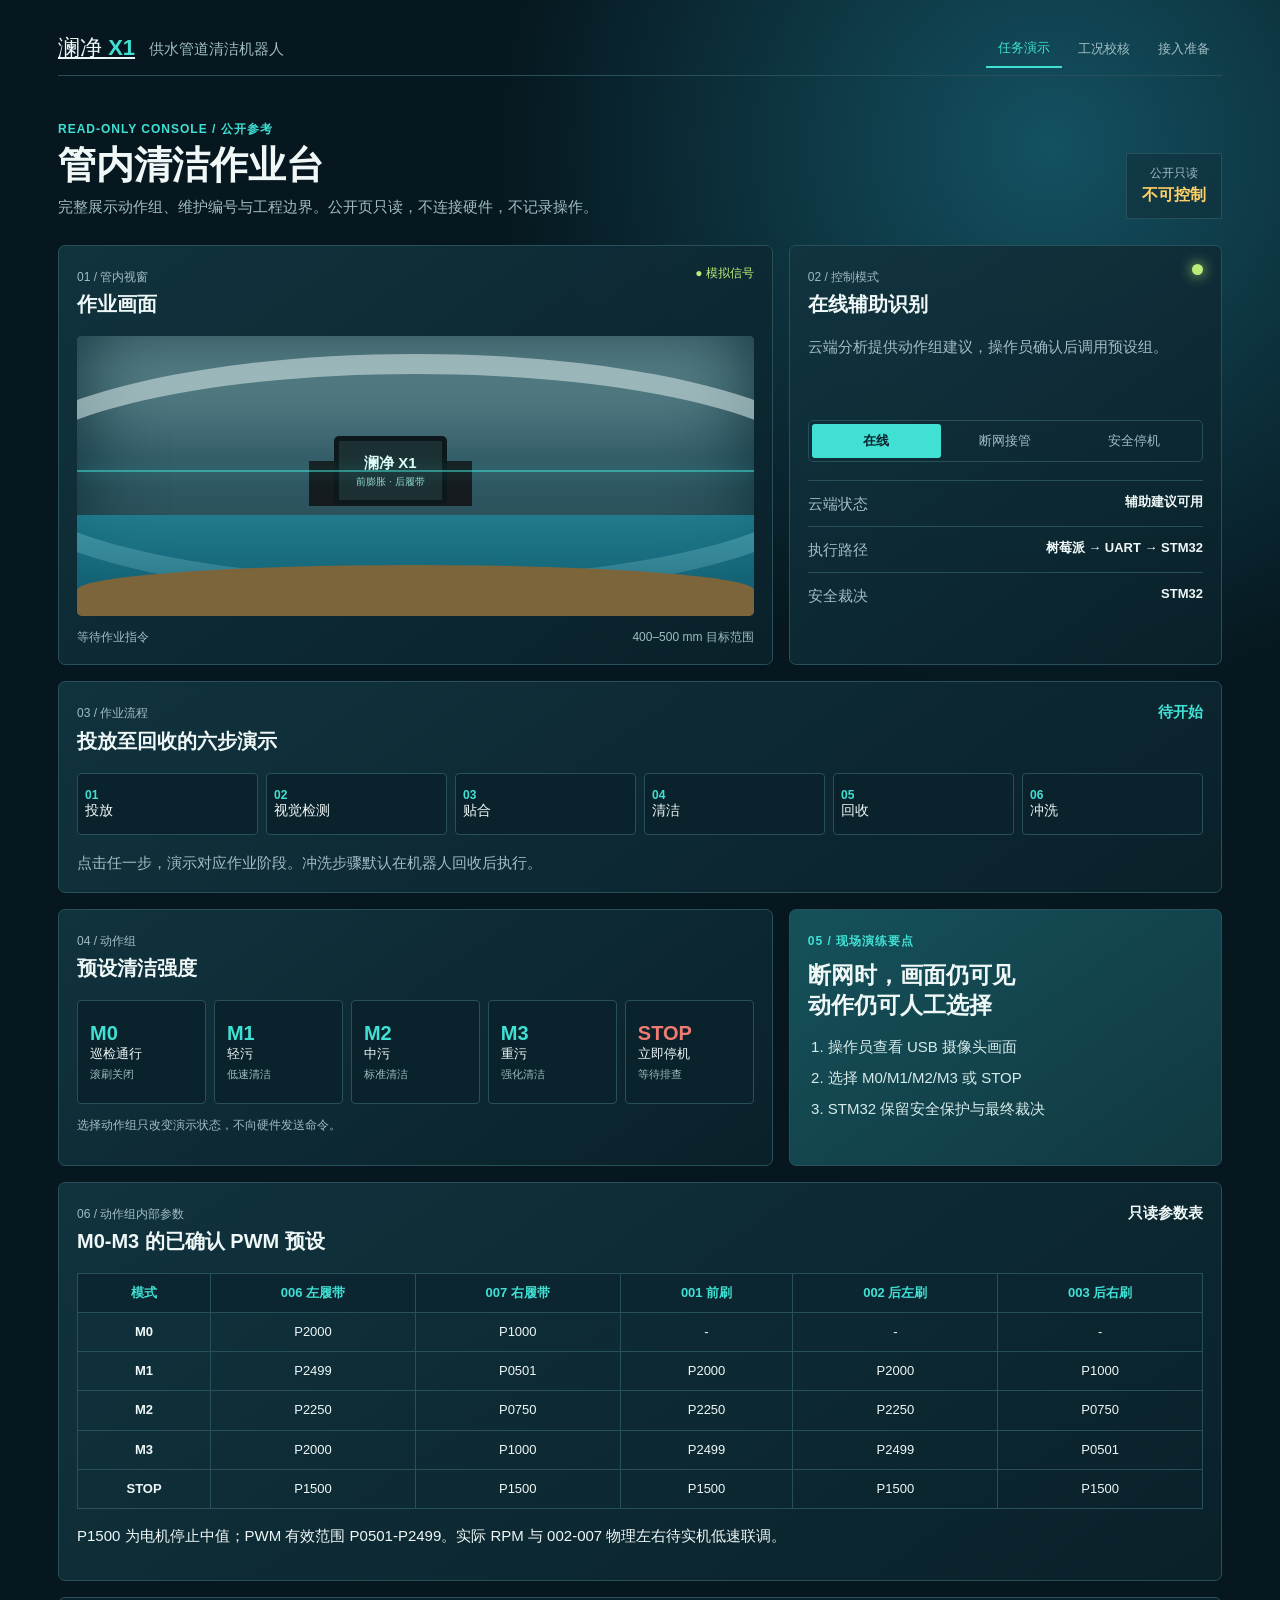
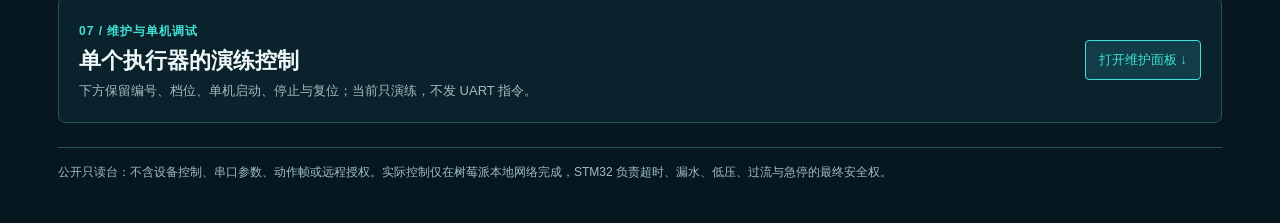
==== console/index.html @ 2cf54990 "恢复只读作业台入口并升级公开首页" ====
<!doctype html>
<html lang="zh-CN">
<head><meta charset="utf-8"><meta name="viewport" content="width=device-width,initial-scale=1"><title>澜净 X1 | 作业演示台</title><link rel="stylesheet" href="styles.css"><link rel="stylesheet" href="integration.css"></head>
<body><main>
  <nav><a class="brand" href="../">澜净 <strong>X1</strong></a><span>供水管道清洁机器人</span><div class="tabs"><button class="tab active" data-view="mission">任务演示</button><button class="tab" data-view="boundary">工况校核</button><button class="tab" data-view="integration">接入准备</button></div></nav>
  <section id="mission" class="view active">
    <header><div><p class="eyebrow">READ-ONLY CONSOLE / 公开参考</p><h1>管内清洁作业台</h1><p>完整展示动作组、维护编号与工程边界。公开页只读，不连接硬件，不记录操作。</p></div><div class="read-only">公开只读<br><b>不可控制</b></div></header>
    <section class="dashboard">
      <article class="camera card"><div class="card-head"><div><span>01 / 管内视窗</span><h2>作业画面</h2></div><i class="signal">● 模拟信号</i></div><div class="pipe"><div class="waterline"></div><div class="sediment"></div><div class="robot"><b>澜净 X1</b><small>前膨胀 · 后履带</small></div><div class="scan"></div></div><div class="camera-foot"><span id="cameraStatus">等待作业指令</span><span>400–500 mm 目标范围</span></div></article>
      <aside class="control card"><div class="card-head"><div><span>02 / 控制模式</span><h2 id="scenarioTitle">在线辅助识别</h2></div><i class="mode-dot"></i></div><p id="scenarioDesc">云端分析提供动作组建议，操作员确认后调用预设组。</p><div class="segmented"><button data-scenario="online" class="selected">在线</button><button data-scenario="offline">断网接管</button><button data-scenario="stop">安全停机</button></div><div class="status-list"><div><span>云端状态</span><b id="cloudState">辅助建议可用</b></div><div><span>执行路径</span><b id="pathState">树莓派 → UART → STM32</b></div><div><span>安全裁决</span><b>STM32</b></div></div></aside>
    </section>
    <section class="card process"><div class="card-head"><div><span>03 / 作业流程</span><h2>投放至回收的六步演示</h2></div><b id="stepName">待开始</b></div><div class="steps"><button data-step="0"><em>01</em><span>投放</span></button><button data-step="1"><em>02</em><span>视觉检测</span></button><button data-step="2"><em>03</em><span>贴合</span></button><button data-step="3"><em>04</em><span>清洁</span></button><button data-step="4"><em>05</em><span>回收</span></button><button data-step="5"><em>06</em><span>冲洗</span></button></div><p id="stepDesc">点击任一步，演示对应作业阶段。冲洗步骤默认在机器人回收后执行。</p></section>
    <section class="bottom-grid"><article class="card actions"><div class="card-head"><div><span>04 / 动作组</span><h2>预设清洁强度</h2></div></div><div class="action-grid"><button data-mode="M0"><b>M0</b><span>巡检通行</span><small>滚刷关闭</small></button><button data-mode="M1"><b>M1</b><span>轻污</span><small>低速清洁</small></button><button data-mode="M2"><b>M2</b><span>中污</span><small>标准清洁</small></button><button data-mode="M3"><b>M3</b><span>重污</span><small>强化清洁</small></button><button data-mode="STOP" class="stop"><b>STOP</b><span>立即停机</span><small>等待排查</small></button></div><p id="actionNote">选择动作组只改变演示状态，不向硬件发送命令。</p></article>
      <article class="card readiness"><span>05 / 现场演练要点</span><h2>断网时，画面仍可见<br>动作仍可人工选择</h2><ol><li>操作员查看 USB 摄像头画面</li><li>选择 M0/M1/M2/M3 或 STOP</li><li>STM32 保留安全保护与最终裁决</li></ol></article></section>
    <section class="card mode-table"><div class="card-head"><div><span>06 / 动作组内部参数</span><h2>M0-M3 的已确认 PWM 预设</h2></div><b>只读参数表</b></div><div class="table-wrap"><table><thead><tr><th>模式</th><th>006 左履带</th><th>007 右履带</th><th>001 前刷</th><th>002 后左刷</th><th>003 后右刷</th></tr></thead><tbody><tr><td>M0</td><td>P2000</td><td>P1000</td><td>-</td><td>-</td><td>-</td></tr><tr><td>M1</td><td>P2499</td><td>P0501</td><td>P2000</td><td>P2000</td><td>P1000</td></tr><tr><td>M2</td><td>P2250</td><td>P0750</td><td>P2250</td><td>P2250</td><td>P0750</td></tr><tr><td>M3</td><td>P2000</td><td>P1000</td><td>P2499</td><td>P2499</td><td>P0501</td></tr><tr><td>STOP</td><td>P1500</td><td>P1500</td><td>P1500</td><td>P1500</td><td>P1500</td></tr></tbody></table></div><p class="hint">P1500 为电机停止中值；PWM 有效范围 P0501-P2499。实际 RPM 与 002-007 物理左右待实机低速联调。</p></section>
    <section class="maintenance"><div class="maintenance-title"><div><span>07 / 维护与单机调试</span><h2>单个执行器的演练控制</h2><p>下方保留编号、档位、单机启动、停止与复位；当前只演练，不发 UART 指令。</p></div><button id="openMaintenance" class="maintenance-open">打开维护面板 ↓</button></div><div id="maintenancePanel" class="maintenance-panel" hidden><div class="maintenance-alert"><b>维护边界</b><span>真实单机控制需 STM32 维护协议、急停和安全回读确认后接入。</span></div><div id="actuatorGrid" class="actuator-grid"></div></div></section>
  </section>
  <section id="boundary" class="view"><header><div><p class="eyebrow">ENGINEERING GATE / 工况校核</p><h1>从竞赛演示到现场评估</h1><p>核对项服务于封闭模拟验证和试点评估准备，不代表已取得市政准入或饮用水合规。</p></div></header><section class="gate-grid"><article class="card gate-card"><span>当前基础</span><h2>已具备</h2><ul><li>400–500 mm 目标管径；450 mm 样管已有演示</li><li>树莓派 / OpenClaw / UART / STM32 预设动作链路</li><li>云端不可用时人工接管的演练逻辑</li></ul></article><article class="card gate-card pending"><span>现场前核实</span><h2>必须确认</h2><ul><li>阀门隔离、残余压力与停水条件</li><li>排水去向、检修口、牵引通信与应急回收</li><li>水密、漏水、低压、过流、卡滞的实测记录</li></ul></article></section><section class="card checklist"><div class="card-head"><div><span>现场校核表</span><h2>逐项确认后再进入评估</h2></div><b id="gateState">封闭模拟验证准备</b></div><div class="checks"><label><input type="checkbox"> 阀门隔离与残余压力已确认</label><label><input type="checkbox"> 排水与“回收后冲洗”流程已确认</label><label><input type="checkbox"> 牵引通信、检修口与应急回收路径已确认</label><label><input type="checkbox"> 安全保护已按方案完成实测记录</label></div></section></section>
  <section id="integration" class="view"><header><div><p class="eyebrow">INTEGRATION GATE / 到货即接入</p><h1>现场接入准备</h1><p>把未知参数留在唯一入口。实体到手后只补真实串口帧、设备节点和回读字段，不重做页面。</p></div><div class="read-only">当前模式<br><b>DRY-RUN</b></div></header>
    <section class="gate-grid"><article class="card integration-card"><span>01 / 控制网关</span><h2>预设动作专用入口</h2><p>浏览器只选择 M0/M1/M2/M3/STOP；后端未来统一转换为 STM32 串口帧。当前仅记录演练命令，不模拟 ACK。</p><div class="gateway-row"><b id="gatewayState">网关：模拟记录</b><button id="dryRunCommand">演练发送 STOP</button></div></article><article class="card integration-card"><span>02 / 控制权</span><h2 id="safetyState">IDLE · 等待接入</h2><p>安全优先级：STOP ＞ 现场人工 ＞ OpenClaw 建议。云端断开时保留人工接管，通信异常不自动继续动作。</p><div class="state-row"><span>当前来源</span><b id="controlSource">未选择</b></div></article></section>
    <section class="card checklist"><div class="card-head"><div><span>03 / 一键自检清单</span><h2>到树莓派后按顺序执行</h2></div><div class="button-row"><button id="runSelfCheck" class="maintenance-open">运行模拟自检</button><a class="script-link" href="scripts/lanjing_x1_preflight.sh" download>下载树莓派脚本</a></div></div><div class="checks integration-checks"><label><input type="checkbox" data-selfcheck="uart"> UART 节点：待现场识别</label><label><input type="checkbox" data-selfcheck="camera"> USB 摄像头：待现场识别</label><label><input type="checkbox" data-selfcheck="config"> 配置文件：已预留</label><label><input type="checkbox" data-selfcheck="service"> 网关服务：已预留</label></div><p id="selfCheckResult" class="hint">未运行。自检结果不能替代硬件联调。</p></section>
    <section class="card event-log"><div class="card-head"><div><span>04 / 事件记录</span><h2>未来现场证据入口</h2></div><button id="clearEventLog" class="minor-button">清空演练记录</button></div><div id="eventLog" class="log-list"><p>暂无记录。现场接入后可扩展 TX/RX、回读状态和视频时间戳。</p></div></section>
    <section class="integration-grid">
      <article class="card video-adapter"><div class="card-head"><div><span>05 / 视频接入</span><h2>真实画面可插拔入口</h2></div><b id="videoState">未接入</b></div><div id="videoFrame" class="video-frame"><div><strong>等待真实视频源</strong><span>支持现场填入 HTTP/HTTPS MJPEG 图像流地址</span></div></div><label class="field-label">视频流地址<input id="streamUrl" type="url" placeholder="例如：http://树莓派地址:端口/stream"></label><div class="button-row"><button id="applyStream">应用视频源</button><button id="disconnectStream" class="minor-button">断开</button></div><p class="hint">当前不接入 RTSP；树莓派现场可将 USB 摄像头转换为 MJPEG 后填入。未接通前不显示为在线画面。</p></article>
      <article class="card performance-panel"><div class="card-head"><div><span>06 / 性能与链路</span><h2>只展示可确认状态</h2></div><b>实时参数待接入</b></div><div class="metric-list"><div><span>控制链路</span><b class="ok">已验证：OpenClaw → Pi → UART → STM32</b></div><div><span>云端不可用</span><b class="ok">已具备：人工选择动作组</b></div><div><span>视频画面</span><b id="metricVideo" class="pending">待接入</b></div><div><span>串口 ACK / 状态回读</span><b class="pending">待实机确认</b></div><div><span>RPM / 左右方向</span><b class="pending">待实机低速联调</b></div><div><span>漏水、电压、电流</span><b class="pending">待传感器与协议回读</b></div></div></article>
    </section>
    <section class="card config-panel"><div class="card-head"><div><span>07 / 现场参数入口</span><h2>配置保存于本浏览器</h2></div><button id="saveConfig" class="maintenance-open">保存演练配置</button></div><div class="config-grid"><label>UART 节点<input id="cfgUart" placeholder="待现场识别"></label><label>串口参数<input id="cfgSerial" placeholder="待现场确认"></label><label>摄像头设备<input id="cfgCamera" placeholder="待现场识别"></label><label>动作组帧<input id="cfgFrames" placeholder="待 STM32 源码确认"></label></div><p id="configResult" class="hint">此处只保存待确认信息，不会向设备写入配置或发送控制命令。</p></section>
    <section class="card export-panel"><div class="card-head"><div><span>08 / 证据导出</span><h2>导出本次网页演练记录</h2></div><div class="button-row"><button id="exportCsv" class="minor-button">导出 CSV</button><button id="exportJson" class="minor-button">导出 JSON</button></div></div><p class="hint">导出内容是浏览器演练操作记录，不能替代清洁实验、密封实验或市政作业数据。</p></section>
  </section>
  <footer>公开只读台：不含设备控制、串口参数、动作帧或远程授权。实际控制仅在树莓派本地网络完成，STM32 负责超时、漏水、低压、过流与急停的最终安全权。</footer>
</main><script src="app.js"></script><script src="integration.js"></script><script src="readonly.js"></script></body></html>
---- console/styles.css ----
:root{--navy:#09232e;--deep:#06171f;--card:#10303b;--card2:#0c2731;--line:#28505a;--ink:#eff8f7;--muted:#a0bdc3;--aqua:#41e0d4;--lime:#b9ed77;--amber:#ffd166;--red:#f07b73}*{box-sizing:border-box}body{margin:0;background:radial-gradient(circle at 82% 8%,#145161 0,transparent 28%),var(--deep);color:var(--ink);font:15px/1.55 "Microsoft YaHei",sans-serif}main{max-width:1220px;margin:auto;padding:22px 28px 42px}nav{height:54px;display:flex;align-items:center;gap:14px;border-bottom:1px solid var(--line)}.brand{font-size:22px;color:var(--ink)}.brand strong{color:var(--aqua)}nav>span{color:var(--muted)}.tabs{margin-left:auto;display:flex;gap:4px}.tab{background:transparent;border:0;color:var(--muted);padding:9px 12px;cursor:pointer}.tab.active{color:var(--aqua);border-bottom:2px solid var(--aqua)}.view{display:none}.view.active{display:block}header{display:flex;justify-content:space-between;align-items:end;padding:44px 0 26px}.eyebrow,.card>span{color:var(--aqua);font-weight:700;font-size:12px;letter-spacing:1px;margin:0}h1{font-size:38px;line-height:1.15;margin:5px 0 8px}header p:not(.eyebrow){color:var(--muted);margin:0;max-width:680px}.read-only{border:1px solid var(--line);background:rgba(16,48,59,.6);padding:10px 15px;color:var(--muted);text-align:center;font-size:12px}.read-only b{color:var(--amber);font-size:16px}.card{background:linear-gradient(145deg,rgba(17,52,63,.96),rgba(10,33,42,.96));border:1px solid var(--line);border-radius:7px;padding:18px}.dashboard{display:grid;grid-template-columns:1.65fr 1fr;gap:16px}.card-head{display:flex;align-items:start;justify-content:space-between}.card-head span{color:var(--muted);font-size:12px}.card-head h2{margin:2px 0 0;font-size:20px}.signal{font-style:normal;color:var(--lime);font-size:12px}.pipe{height:280px;margin:16px 0 0;position:relative;overflow:hidden;border-radius:5px;background:linear-gradient(180deg,#7099a0,#325b66 45%,#203f48);box-shadow:inset 0 0 80px #0d2e37}.pipe:before{content:"";position:absolute;inset:18px;border:20px solid rgba(205,225,223,.6);border-radius:50%;transform:scale(1.35,1)}.waterline{position:absolute;bottom:0;width:100%;height:36%;background:linear-gradient(#1c90a6aa,#0d6279cc)}.sediment{position:absolute;bottom:0;width:100%;height:18%;background:#7d653b;border-radius:50% 50% 0 0}.robot{position:absolute;left:38%;top:100px;background:#1c3033;border:5px solid #0c181b;border-radius:5px;padding:10px 17px;color:#dffffb;text-align:center;box-shadow:-37px 13px 0 -12px #151b1e,37px 13px 0 -12px #151b1e}.robot small{display:block;color:#94d8d2;font-size:10px}.scan{position:absolute;left:0;right:0;height:2px;background:var(--aqua);box-shadow:0 0 15px var(--aqua);top:48%;opacity:.55}.camera-foot{display:flex;justify-content:space-between;color:var(--muted);font-size:12px;margin-top:12px}.control p{color:var(--muted);min-height:70px}.mode-dot{width:11px;height:11px;border-radius:50%;background:var(--lime);box-shadow:0 0 13px var(--lime)}.segmented{display:flex;border:1px solid var(--line);padding:3px;border-radius:5px}.segmented button{flex:1;background:transparent;color:var(--muted);border:0;padding:8px 3px;cursor:pointer}.segmented button.selected{color:var(--navy);background:var(--aqua);border-radius:3px;font-weight:700}.status-list{margin-top:18px}.status-list div{display:flex;justify-content:space-between;padding:11px 0;border-top:1px solid var(--line);gap:12px}.status-list span{color:var(--muted)}.status-list b{font-size:13px;text-align:right}.process{margin-top:16px}.process>.card-head>b{color:var(--aqua)}.steps{display:grid;grid-template-columns:repeat(6,1fr);gap:8px;margin:16px 0}.steps button{padding:14px 7px;background:#0a222b;border:1px solid var(--line);color:var(--ink);cursor:pointer;text-align:left;border-radius:4px}.steps em{display:block;font-style:normal;color:var(--aqua);font-weight:bold;font-size:12px}.steps span{font-size:14px}.steps button.selected{background:#16505a;border-color:var(--aqua)}.process p{color:var(--muted);margin:0}.bottom-grid,.gate-grid{display:grid;grid-template-columns:1.65fr 1fr;gap:16px;margin-top:16px}.action-grid{display:grid;grid-template-columns:repeat(5,1fr);gap:8px;margin-top:16px}.action-grid button{min-height:104px;background:#0a222b;border:1px solid var(--line);color:var(--ink);cursor:pointer;text-align:left;padding:12px;border-radius:4px}.action-grid button b{font-size:20px;color:var(--aqua);display:block}.action-grid button span,.action-grid button small{display:block}.action-grid button small{color:var(--muted);font-size:11px;margin-top:4px}.action-grid button.selected{border-color:var(--aqua);background:#16505a}.action-grid button.stop b{color:var(--red)}.actions p{color:var(--muted);font-size:12px}.readiness{background:linear-gradient(145deg,#15515a,#113841)}.readiness h2{font-size:23px;line-height:1.3;margin:10px 0}.readiness ol{margin:14px 0 0;padding-left:20px;color:#d7ebea}.readiness li{margin:8px 0}.gate-card h2{font-size:28px;margin:4px 0 14px}.gate-card ul{margin:0;padding-left:20px;color:#d3e4e4}.gate-card li{margin:10px 0}.gate-card.pending{background:linear-gradient(145deg,#453c26,#2e2c22)}.checklist{margin-top:16px}.checks{display:grid;grid-template-columns:1fr 1fr;gap:10px;margin-top:16px}.checks label{padding:13px;background:#0a222b;border:1px solid var(--line);display:flex;gap:9px}.checks input{accent-color:var(--aqua)}footer{color:var(--muted);font-size:12px;border-top:1px solid var(--line);margin-top:24px;padding-top:15px}@media(max-width:760px){main{padding:15px}.dashboard,.bottom-grid,.gate-grid,.checks{grid-template-columns:1fr}header{padding:29px 0 20px;align-items:start;gap:10px}h1{font-size:30px}.read-only{padding:7px}.pipe{height:220px}.steps{grid-template-columns:repeat(3,1fr)}.action-grid{grid-template-columns:repeat(3,1fr)}nav{gap:8px}nav>span{font-size:12px}.tab{padding:8px 6px}}

.mode-table,.maintenance{margin-top:16px}.table-wrap{overflow:auto;margin:16px 0 10px}.mode-table table{border-collapse:collapse;width:100%;min-width:680px;font-size:13px}.mode-table th,.mode-table td{border:1px solid var(--line);padding:9px;text-align:center}.mode-table th{color:var(--aqua);background:#0b2630}.mode-table td:first-child{font-weight:bold}.maintenance{border:1px solid var(--line);border-radius:7px;background:#0a222b}.maintenance-title{padding:20px;display:flex;justify-content:space-between;align-items:center;gap:16px}.maintenance-title>div>span{color:var(--aqua);font-weight:700;font-size:12px;letter-spacing:1px}.maintenance-title h2{margin:3px 0;font-size:22px}.maintenance-title p{margin:0;color:var(--muted);font-size:13px}.maintenance-open{border:1px solid var(--aqua);background:#123d48;color:var(--aqua);padding:10px 13px;border-radius:4px;cursor:pointer;white-space:nowrap}.maintenance-panel{border-top:1px solid var(--line);padding:18px}.maintenance-alert{background:#3b3522;border:1px solid #806c36;padding:12px;display:flex;gap:12px;color:#f6e8bd;font-size:13px}.maintenance-alert b{white-space:nowrap;color:var(--amber)}.actuator-grid{display:grid;grid-template-columns:repeat(4,1fr);gap:10px;margin-top:14px}.actuator{border:1px solid var(--line);background:var(--card2);padding:13px;border-radius:5px}.actuator-head{display:flex;align-items:center;gap:6px}.actuator-head>b{color:var(--aqua);font-size:17px}.tag{font-size:11px;padding:2px 5px;border-radius:3px}.servo{background:#174f5d;color:#90f1e7}.motor{background:#463e25;color:#ffe39b}.actuator-head i{font-style:normal;font-size:10px;color:var(--amber);margin-left:auto}.actuator h3{font-size:15px;margin:10px 0 2px}.actuator p{font-size:12px;color:var(--muted);margin:0 0 10px}.actuator label{font-size:11px;color:var(--muted);display:grid;gap:4px}.actuator select{background:#071a21;border:1px solid var(--line);color:var(--ink);padding:7px;border-radius:3px;width:100%}.single-actions{display:flex;gap:5px;margin-top:10px}.single-actions button{flex:1;background:#15545b;color:#e9ffff;border:1px solid #276e73;padding:6px 3px;border-radius:3px;cursor:pointer;font-size:11px}.single-actions .minor{background:#102e38;color:var(--muted);border-color:var(--line)}.actuator>small{display:block;margin-top:9px;color:var(--muted);font-size:11px;min-height:30px}@media(max-width:900px){.actuator-grid{grid-template-columns:repeat(2,1fr)}}@media(max-width:760px){.maintenance-title{align-items:flex-start;flex-direction:column}.maintenance-open{width:100%}.actuator-grid{grid-template-columns:1fr}.maintenance-alert{display:block}.maintenance-alert span{display:block;margin-top:5px}}
---- console/integration.css ----
.integration-card p{color:var(--muted);min-height:68px}.gateway-row,.state-row{border-top:1px solid var(--line);padding-top:13px;display:flex;justify-content:space-between;align-items:center;gap:12px}.gateway-row b{color:var(--amber);font-size:13px}.gateway-row button,.minor-button{border:1px solid var(--aqua);background:#123d48;color:var(--aqua);padding:8px 11px;border-radius:4px;cursor:pointer}.state-row span{color:var(--muted)}.state-row b{color:var(--aqua)}.integration-checks label:nth-child(-n+2){border-color:#806c36;background:#2f2b20}.event-log{margin-top:16px}.minor-button{border-color:var(--line);background:#102e38;color:var(--muted);font-size:12px}.log-list{margin-top:15px;max-height:260px;overflow:auto;border:1px solid var(--line);background:#071a21}.log-list>p{margin:0;padding:14px;color:var(--muted);font-size:13px}.log-row{display:grid;grid-template-columns:78px 145px 1fr;gap:12px;padding:10px 13px;border-bottom:1px solid #183943;font-size:12px}.log-row:last-child{border-bottom:0}.log-row time{color:var(--muted)}.log-row b{color:var(--aqua)}.log-row span{color:#d3e4e4}@media(max-width:760px){.gateway-row,.state-row{align-items:flex-start;flex-direction:column}.log-row{grid-template-columns:1fr;gap:3px}}
.script-link{display:inline-flex;align-items:center;justify-content:center;border:1px solid var(--line);background:#102e38;color:var(--muted);padding:10px 12px;border-radius:4px;text-decoration:none;font-size:13px;white-space:nowrap}.script-link:hover{color:var(--aqua);border-color:var(--aqua)}
.integration-grid{display:grid;grid-template-columns:1.1fr .9fr;gap:16px;margin-top:16px}.video-adapter,.performance-panel{min-height:370px}.video-frame{height:175px;display:grid;place-items:center;overflow:hidden;margin:16px 0 12px;border:1px dashed #4c7880;background:#071a21;color:var(--muted);text-align:center}.video-frame div{display:grid;gap:5px;padding:16px}.video-frame strong{color:var(--ink)}.video-frame span{font-size:12px}.video-frame img{width:100%;height:100%;object-fit:cover}.field-label,.config-grid label{display:grid;gap:6px;color:var(--muted);font-size:12px}.field-label input,.config-grid input{background:#071a21;border:1px solid var(--line);border-radius:3px;color:var(--ink);padding:9px;font:inherit}.button-row{display:flex;gap:8px;margin-top:10px}.button-row button{border:1px solid var(--aqua);background:#15545b;color:#e9ffff;padding:8px 11px;border-radius:4px;cursor:pointer}.metric-list{margin-top:16px}.metric-list div{display:grid;grid-template-columns:148px 1fr;gap:12px;padding:11px 0;border-top:1px solid var(--line);font-size:13px}.metric-list span{color:var(--muted)}.ok{color:var(--lime)}.pending{color:var(--amber)}.config-panel,.export-panel{margin-top:16px}.config-grid{display:grid;grid-template-columns:repeat(4,1fr);gap:10px;margin-top:16px}.export-panel .card-head{align-items:center}@media(max-width:900px){.integration-grid{grid-template-columns:1fr}.config-grid{grid-template-columns:repeat(2,1fr)}}@media(max-width:760px){.config-grid{grid-template-columns:1fr}.metric-list div{grid-template-columns:1fr;gap:2px}.button-row{flex-direction:column}.button-row button{width:100%}}
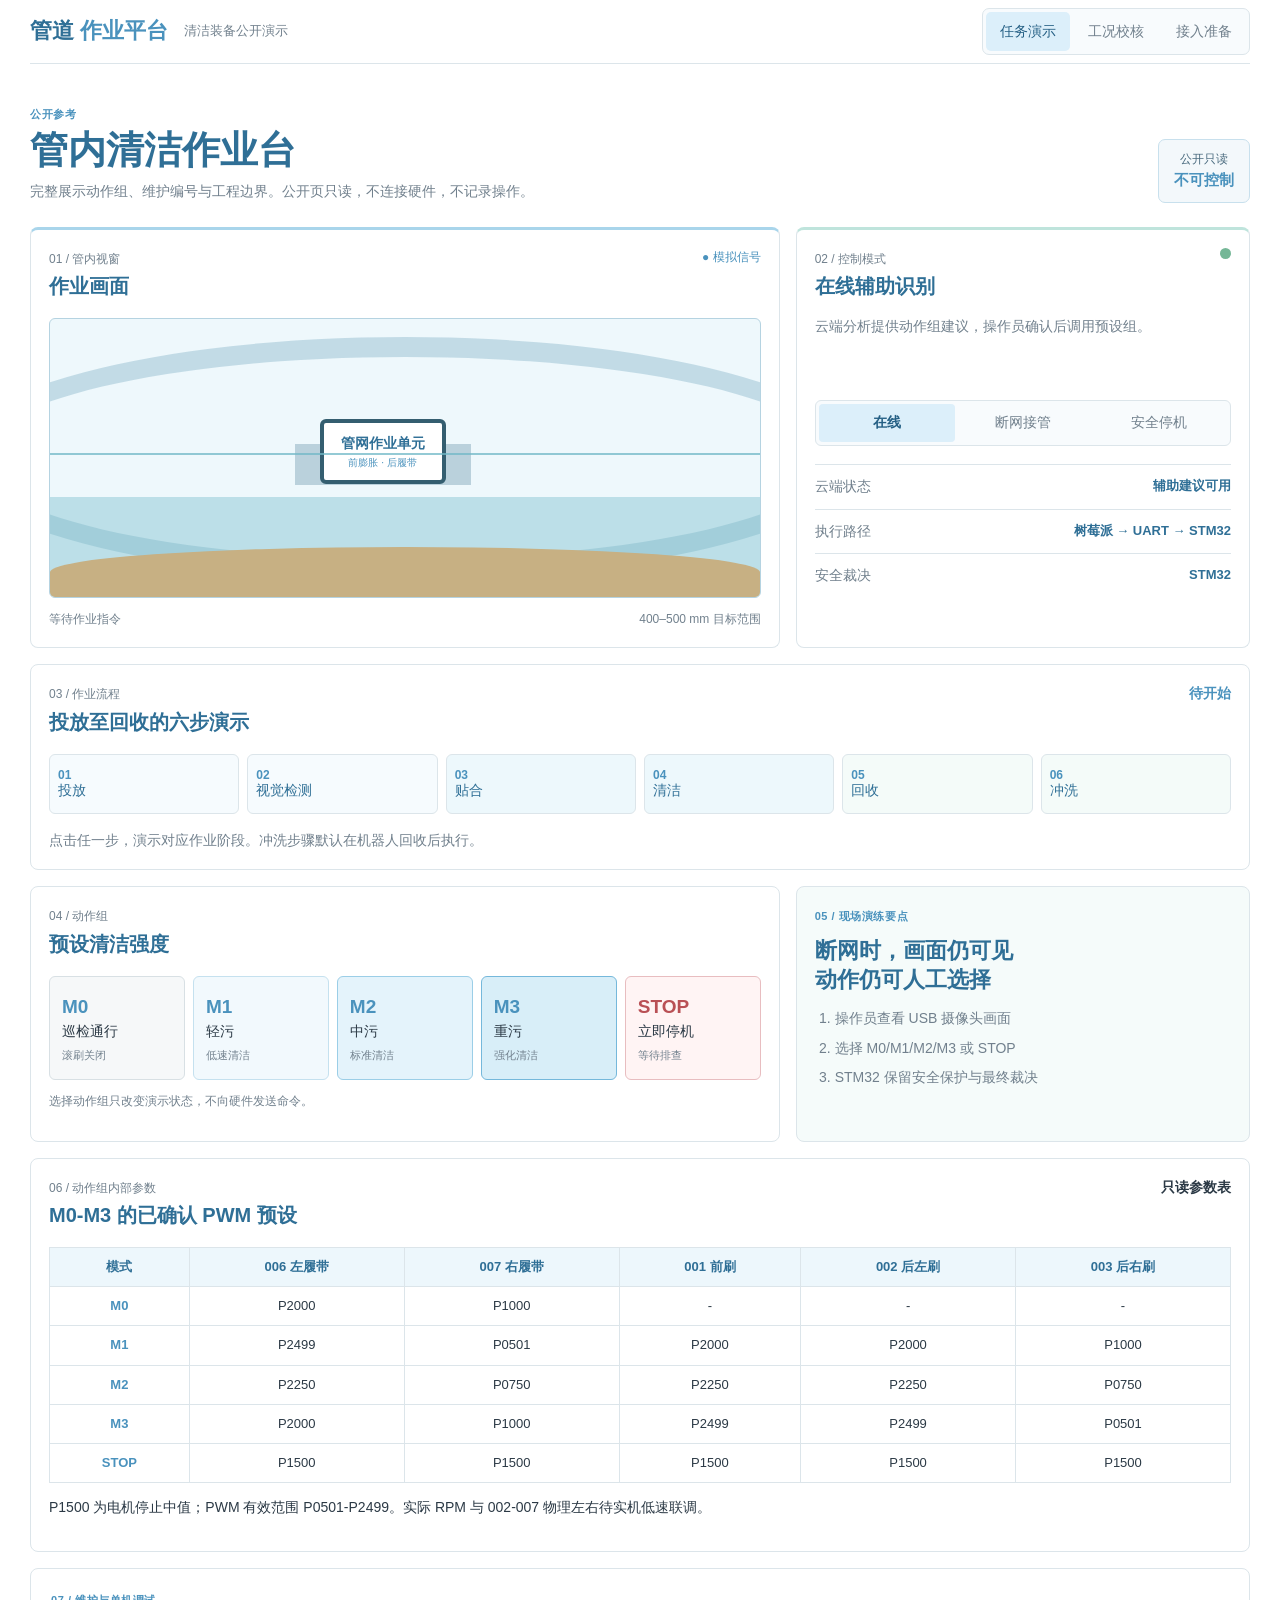
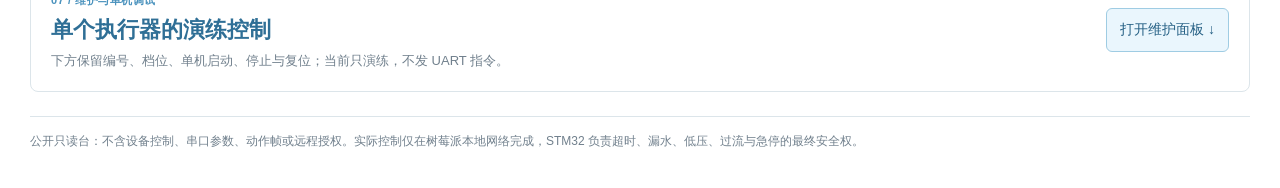
==== commit 74249e12: "更新中性白底作业平台视觉" ====
--- a/console/index.html
+++ b/console/index.html
@@ -1,12 +1,12 @@
 <!doctype html>
 <html lang="zh-CN">
-<head><meta charset="utf-8"><meta name="viewport" content="width=device-width,initial-scale=1"><title>澜净 X1 | 作业演示台</title><link rel="stylesheet" href="styles.css"><link rel="stylesheet" href="integration.css"></head>
+<head><meta charset="utf-8"><meta name="viewport" content="width=device-width,initial-scale=1"><meta name="theme-color" content="#ffffff"><title>管道作业平台 | 只读作业台</title><link rel="stylesheet" href="styles.css"><link rel="stylesheet" href="integration.css"><link rel="stylesheet" href="tone.css"></head>
 <body><main>
-  <nav><a class="brand" href="../">澜净 <strong>X1</strong></a><span>供水管道清洁机器人</span><div class="tabs"><button class="tab active" data-view="mission">任务演示</button><button class="tab" data-view="boundary">工况校核</button><button class="tab" data-view="integration">接入准备</button></div></nav>
+  <nav><a class="brand" href="../">管道 <strong>作业平台</strong></a><span>清洁装备公开演示</span><div class="tabs"><button class="tab active" data-view="mission">任务演示</button><button class="tab" data-view="boundary">工况校核</button><button class="tab" data-view="integration">接入准备</button></div></nav>
   <section id="mission" class="view active">
-    <header><div><p class="eyebrow">READ-ONLY CONSOLE / 公开参考</p><h1>管内清洁作业台</h1><p>完整展示动作组、维护编号与工程边界。公开页只读，不连接硬件，不记录操作。</p></div><div class="read-only">公开只读<br><b>不可控制</b></div></header>
+    <header><div><p class="eyebrow">公开参考</p><h1>管内清洁作业台</h1><p>完整展示动作组、维护编号与工程边界。公开页只读，不连接硬件，不记录操作。</p></div><div class="read-only">公开只读<br><b>不可控制</b></div></header>
     <section class="dashboard">
-      <article class="camera card"><div class="card-head"><div><span>01 / 管内视窗</span><h2>作业画面</h2></div><i class="signal">● 模拟信号</i></div><div class="pipe"><div class="waterline"></div><div class="sediment"></div><div class="robot"><b>澜净 X1</b><small>前膨胀 · 后履带</small></div><div class="scan"></div></div><div class="camera-foot"><span id="cameraStatus">等待作业指令</span><span>400–500 mm 目标范围</span></div></article>
+      <article class="camera card"><div class="card-head"><div><span>01 / 管内视窗</span><h2>作业画面</h2></div><i class="signal">● 模拟信号</i></div><div class="pipe"><div class="waterline"></div><div class="sediment"></div><div class="robot"><b>管网作业单元</b><small>前膨胀 · 后履带</small></div><div class="scan"></div></div><div class="camera-foot"><span id="cameraStatus">等待作业指令</span><span>400–500 mm 目标范围</span></div></article>
       <aside class="control card"><div class="card-head"><div><span>02 / 控制模式</span><h2 id="scenarioTitle">在线辅助识别</h2></div><i class="mode-dot"></i></div><p id="scenarioDesc">云端分析提供动作组建议，操作员确认后调用预设组。</p><div class="segmented"><button data-scenario="online" class="selected">在线</button><button data-scenario="offline">断网接管</button><button data-scenario="stop">安全停机</button></div><div class="status-list"><div><span>云端状态</span><b id="cloudState">辅助建议可用</b></div><div><span>执行路径</span><b id="pathState">树莓派 → UART → STM32</b></div><div><span>安全裁决</span><b>STM32</b></div></div></aside>
     </section>
     <section class="card process"><div class="card-head"><div><span>03 / 作业流程</span><h2>投放至回收的六步演示</h2></div><b id="stepName">待开始</b></div><div class="steps"><button data-step="0"><em>01</em><span>投放</span></button><button data-step="1"><em>02</em><span>视觉检测</span></button><button data-step="2"><em>03</em><span>贴合</span></button><button data-step="3"><em>04</em><span>清洁</span></button><button data-step="4"><em>05</em><span>回收</span></button><button data-step="5"><em>06</em><span>冲洗</span></button></div><p id="stepDesc">点击任一步，演示对应作业阶段。冲洗步骤默认在机器人回收后执行。</p></section>
@@ -28,4 +28,4 @@
     <section class="card export-panel"><div class="card-head"><div><span>08 / 证据导出</span><h2>导出本次网页演练记录</h2></div><div class="button-row"><button id="exportCsv" class="minor-button">导出 CSV</button><button id="exportJson" class="minor-button">导出 JSON</button></div></div><p class="hint">导出内容是浏览器演练操作记录，不能替代清洁实验、密封实验或市政作业数据。</p></section>
   </section>
   <footer>公开只读台：不含设备控制、串口参数、动作帧或远程授权。实际控制仅在树莓派本地网络完成，STM32 负责超时、漏水、低压、过流与急停的最终安全权。</footer>
-</main><script src="app.js"></script><script src="integration.js"></script><script src="readonly.js"></script></body></html>
+</main><script src="app.js?v=nav1"></script><script src="integration.js?v=nav1"></script><script src="readonly.js?v=nav1"></script></body></html>
--- a/console/styles.css
+++ b/console/styles.css
@@ -1,3 +1 @@
-:root{--navy:#09232e;--deep:#06171f;--card:#10303b;--card2:#0c2731;--line:#28505a;--ink:#eff8f7;--muted:#a0bdc3;--aqua:#41e0d4;--lime:#b9ed77;--amber:#ffd166;--red:#f07b73}*{box-sizing:border-box}body{margin:0;background:radial-gradient(circle at 82% 8%,#145161 0,transparent 28%),var(--deep);color:var(--ink);font:15px/1.55 "Microsoft YaHei",sans-serif}main{max-width:1220px;margin:auto;padding:22px 28px 42px}nav{height:54px;display:flex;align-items:center;gap:14px;border-bottom:1px solid var(--line)}.brand{font-size:22px;color:var(--ink)}.brand strong{color:var(--aqua)}nav>span{color:var(--muted)}.tabs{margin-left:auto;display:flex;gap:4px}.tab{background:transparent;border:0;color:var(--muted);padding:9px 12px;cursor:pointer}.tab.active{color:var(--aqua);border-bottom:2px solid var(--aqua)}.view{display:none}.view.active{display:block}header{display:flex;justify-content:space-between;align-items:end;padding:44px 0 26px}.eyebrow,.card>span{color:var(--aqua);font-weight:700;font-size:12px;letter-spacing:1px;margin:0}h1{font-size:38px;line-height:1.15;margin:5px 0 8px}header p:not(.eyebrow){color:var(--muted);margin:0;max-width:680px}.read-only{border:1px solid var(--line);background:rgba(16,48,59,.6);padding:10px 15px;color:var(--muted);text-align:center;font-size:12px}.read-only b{color:var(--amber);font-size:16px}.card{background:linear-gradient(145deg,rgba(17,52,63,.96),rgba(10,33,42,.96));border:1px solid var(--line);border-radius:7px;padding:18px}.dashboard{display:grid;grid-template-columns:1.65fr 1fr;gap:16px}.card-head{display:flex;align-items:start;justify-content:space-between}.card-head span{color:var(--muted);font-size:12px}.card-head h2{margin:2px 0 0;font-size:20px}.signal{font-style:normal;color:var(--lime);font-size:12px}.pipe{height:280px;margin:16px 0 0;position:relative;overflow:hidden;border-radius:5px;background:linear-gradient(180deg,#7099a0,#325b66 45%,#203f48);box-shadow:inset 0 0 80px #0d2e37}.pipe:before{content:"";position:absolute;inset:18px;border:20px solid rgba(205,225,223,.6);border-radius:50%;transform:scale(1.35,1)}.waterline{position:absolute;bottom:0;width:100%;height:36%;background:linear-gradient(#1c90a6aa,#0d6279cc)}.sediment{position:absolute;bottom:0;width:100%;height:18%;background:#7d653b;border-radius:50% 50% 0 0}.robot{position:absolute;left:38%;top:100px;background:#1c3033;border:5px solid #0c181b;border-radius:5px;padding:10px 17px;color:#dffffb;text-align:center;box-shadow:-37px 13px 0 -12px #151b1e,37px 13px 0 -12px #151b1e}.robot small{display:block;color:#94d8d2;font-size:10px}.scan{position:absolute;left:0;right:0;height:2px;background:var(--aqua);box-shadow:0 0 15px var(--aqua);top:48%;opacity:.55}.camera-foot{display:flex;justify-content:space-between;color:var(--muted);font-size:12px;margin-top:12px}.control p{color:var(--muted);min-height:70px}.mode-dot{width:11px;height:11px;border-radius:50%;background:var(--lime);box-shadow:0 0 13px var(--lime)}.segmented{display:flex;border:1px solid var(--line);padding:3px;border-radius:5px}.segmented button{flex:1;background:transparent;color:var(--muted);border:0;padding:8px 3px;cursor:pointer}.segmented button.selected{color:var(--navy);background:var(--aqua);border-radius:3px;font-weight:700}.status-list{margin-top:18px}.status-list div{display:flex;justify-content:space-between;padding:11px 0;border-top:1px solid var(--line);gap:12px}.status-list span{color:var(--muted)}.status-list b{font-size:13px;text-align:right}.process{margin-top:16px}.process>.card-head>b{color:var(--aqua)}.steps{display:grid;grid-template-columns:repeat(6,1fr);gap:8px;margin:16px 0}.steps button{padding:14px 7px;background:#0a222b;border:1px solid var(--line);color:var(--ink);cursor:pointer;text-align:left;border-radius:4px}.steps em{display:block;font-style:normal;color:var(--aqua);font-weight:bold;font-size:12px}.steps span{font-size:14px}.steps button.selected{background:#16505a;border-color:var(--aqua)}.process p{color:var(--muted);margin:0}.bottom-grid,.gate-grid{display:grid;grid-template-columns:1.65fr 1fr;gap:16px;margin-top:16px}.action-grid{display:grid;grid-template-columns:repeat(5,1fr);gap:8px;margin-top:16px}.action-grid button{min-height:104px;background:#0a222b;border:1px solid var(--line);color:var(--ink);cursor:pointer;text-align:left;padding:12px;border-radius:4px}.action-grid button b{font-size:20px;color:var(--aqua);display:block}.action-grid button span,.action-grid button small{display:block}.action-grid button small{color:var(--muted);font-size:11px;margin-top:4px}.action-grid button.selected{border-color:var(--aqua);background:#16505a}.action-grid button.stop b{color:var(--red)}.actions p{color:var(--muted);font-size:12px}.readiness{background:linear-gradient(145deg,#15515a,#113841)}.readiness h2{font-size:23px;line-height:1.3;margin:10px 0}.readiness ol{margin:14px 0 0;padding-left:20px;color:#d7ebea}.readiness li{margin:8px 0}.gate-card h2{font-size:28px;margin:4px 0 14px}.gate-card ul{margin:0;padding-left:20px;color:#d3e4e4}.gate-card li{margin:10px 0}.gate-card.pending{background:linear-gradient(145deg,#453c26,#2e2c22)}.checklist{margin-top:16px}.checks{display:grid;grid-template-columns:1fr 1fr;gap:10px;margin-top:16px}.checks label{padding:13px;background:#0a222b;border:1px solid var(--line);display:flex;gap:9px}.checks input{accent-color:var(--aqua)}footer{color:var(--muted);font-size:12px;border-top:1px solid var(--line);margin-top:24px;padding-top:15px}@media(max-width:760px){main{padding:15px}.dashboard,.bottom-grid,.gate-grid,.checks{grid-template-columns:1fr}header{padding:29px 0 20px;align-items:start;gap:10px}h1{font-size:30px}.read-only{padding:7px}.pipe{height:220px}.steps{grid-template-columns:repeat(3,1fr)}.action-grid{grid-template-columns:repeat(3,1fr)}nav{gap:8px}nav>span{font-size:12px}.tab{padding:8px 6px}}
-
-.mode-table,.maintenance{margin-top:16px}.table-wrap{overflow:auto;margin:16px 0 10px}.mode-table table{border-collapse:collapse;width:100%;min-width:680px;font-size:13px}.mode-table th,.mode-table td{border:1px solid var(--line);padding:9px;text-align:center}.mode-table th{color:var(--aqua);background:#0b2630}.mode-table td:first-child{font-weight:bold}.maintenance{border:1px solid var(--line);border-radius:7px;background:#0a222b}.maintenance-title{padding:20px;display:flex;justify-content:space-between;align-items:center;gap:16px}.maintenance-title>div>span{color:var(--aqua);font-weight:700;font-size:12px;letter-spacing:1px}.maintenance-title h2{margin:3px 0;font-size:22px}.maintenance-title p{margin:0;color:var(--muted);font-size:13px}.maintenance-open{border:1px solid var(--aqua);background:#123d48;color:var(--aqua);padding:10px 13px;border-radius:4px;cursor:pointer;white-space:nowrap}.maintenance-panel{border-top:1px solid var(--line);padding:18px}.maintenance-alert{background:#3b3522;border:1px solid #806c36;padding:12px;display:flex;gap:12px;color:#f6e8bd;font-size:13px}.maintenance-alert b{white-space:nowrap;color:var(--amber)}.actuator-grid{display:grid;grid-template-columns:repeat(4,1fr);gap:10px;margin-top:14px}.actuator{border:1px solid var(--line);background:var(--card2);padding:13px;border-radius:5px}.actuator-head{display:flex;align-items:center;gap:6px}.actuator-head>b{color:var(--aqua);font-size:17px}.tag{font-size:11px;padding:2px 5px;border-radius:3px}.servo{background:#174f5d;color:#90f1e7}.motor{background:#463e25;color:#ffe39b}.actuator-head i{font-style:normal;font-size:10px;color:var(--amber);margin-left:auto}.actuator h3{font-size:15px;margin:10px 0 2px}.actuator p{font-size:12px;color:var(--muted);margin:0 0 10px}.actuator label{font-size:11px;color:var(--muted);display:grid;gap:4px}.actuator select{background:#071a21;border:1px solid var(--line);color:var(--ink);padding:7px;border-radius:3px;width:100%}.single-actions{display:flex;gap:5px;margin-top:10px}.single-actions button{flex:1;background:#15545b;color:#e9ffff;border:1px solid #276e73;padding:6px 3px;border-radius:3px;cursor:pointer;font-size:11px}.single-actions .minor{background:#102e38;color:var(--muted);border-color:var(--line)}.actuator>small{display:block;margin-top:9px;color:var(--muted);font-size:11px;min-height:30px}@media(max-width:900px){.actuator-grid{grid-template-columns:repeat(2,1fr)}}@media(max-width:760px){.maintenance-title{align-items:flex-start;flex-direction:column}.maintenance-open{width:100%}.actuator-grid{grid-template-columns:1fr}.maintenance-alert{display:block}.maintenance-alert span{display:block;margin-top:5px}}
+:root{--paper:#f5f9fc;--white:#fff;--ink:#172b3b;--muted:#687d8b;--blue:#2e78ad;--blue-dark:#174c70;--sky:#e5f2fa;--cyan:#dff4f4;--line:#cddfe9;--amber:#8b641c;--red:#b54848;--green:#19725b}*{box-sizing:border-box}body{margin:0;background:var(--paper);color:var(--ink);font:14px/1.55 "Microsoft YaHei",Arial,sans-serif}main{max-width:1280px;margin:auto;padding:0 30px 38px}nav{min-height:64px;display:flex;align-items:center;gap:16px;border-bottom:1px solid var(--line);background:rgba(255,255,255,.9)}.brand{font-size:22px;font-weight:700;color:var(--blue-dark);text-decoration:none}.brand strong{color:var(--blue)}nav>span{color:var(--muted);font-size:13px}.tabs{display:flex;gap:4px;margin-left:auto}.tab{border:1px solid transparent;border-radius:6px;background:transparent;color:var(--muted);padding:8px 13px;cursor:pointer;font:inherit}.tab:hover,.tab:focus-visible{background:var(--sky);color:var(--blue-dark);outline:2px solid #abd7ec;outline-offset:1px}.tab.active{background:var(--blue);color:#fff}.view{display:none}.view.active{display:block}header{display:flex;justify-content:space-between;align-items:end;gap:18px;padding:42px 0 24px}header h1{font-size:38px;line-height:1.18;margin:5px 0 8px;color:var(--blue-dark)}header p:not(.eyebrow){color:var(--muted);margin:0;max-width:720px}.eyebrow,.card>span{color:var(--blue);font-weight:700;font-size:11px;letter-spacing:.05em;margin:0}.read-only{border:1px solid #9ecae4;border-radius:7px;background:var(--sky);padding:10px 15px;color:var(--blue-dark);text-align:center;font-size:12px}.read-only b{color:var(--blue);font-size:15px}.card{background:var(--white);border:1px solid var(--line);border-radius:8px;padding:18px;box-shadow:0 3px 12px rgba(41,89,112,.05)}.dashboard{display:grid;grid-template-columns:1.65fr 1fr;gap:16px}.card-head{display:flex;align-items:start;justify-content:space-between;gap:12px}.card-head span{color:var(--muted);font-size:12px}.card-head h2{color:var(--blue-dark);margin:2px 0 0;font-size:20px}.signal{font-style:normal;color:var(--blue);font-size:12px}.pipe{height:280px;margin:16px 0 0;position:relative;overflow:hidden;border-radius:6px;border:1px solid #b5d3e1;background:linear-gradient(180deg,#eef8fc,#c8e4ef 50%,#9ec7d4)}.pipe:before{content:"";position:absolute;inset:18px;border:20px solid rgba(93,153,178,.3);border-radius:50%;transform:scale(1.35,1)}.waterline{position:absolute;bottom:0;width:100%;height:36%;background:#70b9c766}.sediment{position:absolute;bottom:0;width:100%;height:18%;background:#c7b083;border-radius:50% 50% 0 0}.robot{position:absolute;left:38%;top:100px;background:#fff;border:4px solid #345e70;border-radius:6px;padding:10px 17px;color:var(--blue-dark);text-align:center;box-shadow:-37px 13px 0 -12px #bad1dc,37px 13px 0 -12px #bad1dc}.robot small{display:block;color:var(--blue);font-size:10px}.scan{position:absolute;left:0;right:0;height:2px;background:#70b9c7;top:48%;opacity:.75}.camera-foot{display:flex;justify-content:space-between;color:var(--muted);font-size:12px;margin-top:12px}.control p{color:var(--muted);min-height:70px}.mode-dot{width:11px;height:11px;border-radius:50%;background:#75b797}.segmented{display:flex;border:1px solid var(--line);padding:3px;border-radius:6px;background:var(--paper)}.segmented button{flex:1;background:transparent;color:var(--muted);border:0;border-radius:4px;padding:8px 3px;cursor:pointer;font:inherit}.segmented button:hover,.segmented button:focus-visible{background:var(--sky);outline:2px solid #abd7ec;outline-offset:1px}.segmented button.selected{color:#fff;background:var(--blue);font-weight:700}.status-list{margin-top:18px}.status-list div{display:flex;justify-content:space-between;padding:11px 0;border-top:1px solid var(--line);gap:12px}.status-list span{color:var(--muted)}.status-list b{font-size:13px;text-align:right;color:var(--blue-dark)}.process{margin-top:16px}.process>.card-head>b{color:var(--blue)}.steps{display:grid;grid-template-columns:repeat(6,1fr);gap:8px;margin:16px 0}.steps button{padding:13px 8px;background:var(--white);border:1px solid var(--line);color:var(--ink);cursor:pointer;text-align:left;border-radius:6px}.steps button:hover,.steps button:focus-visible{background:var(--sky);outline:2px solid #abd7ec;outline-offset:1px}.steps em{display:block;font-style:normal;color:var(--blue);font-weight:bold;font-size:12px}.steps span{font-size:14px;color:var(--blue-dark)}.steps button.selected{background:var(--sky);border-color:#76b1cf}.process p{color:var(--muted);margin:0}.bottom-grid,.gate-grid{display:grid;grid-template-columns:1.65fr 1fr;gap:16px;margin-top:16px}.action-grid{display:grid;grid-template-columns:repeat(5,1fr);gap:8px;margin-top:16px}.action-grid button{min-height:104px;background:var(--white);border:1px solid var(--line);color:var(--ink);cursor:pointer;text-align:left;padding:12px;border-radius:6px;font:inherit}.action-grid button:hover,.action-grid button:focus-visible{background:var(--sky);border-color:#76b1cf;outline:2px solid #abd7ec;outline-offset:1px}.action-grid button b{font-size:19px;color:var(--blue);display:block}.action-grid button span,.action-grid button small{display:block}.action-grid button small{color:var(--muted);font-size:11px;margin-top:4px}.action-grid button.selected{border-color:var(--blue);background:var(--sky)}.action-grid button.stop{border-color:#dfb3b3}.action-grid button.stop b{color:var(--red)}.actions p{color:var(--muted);font-size:12px}.readiness{background:#eef7fb}.readiness h2{font-size:22px;line-height:1.3;margin:10px 0;color:var(--blue-dark)}.readiness ol{margin:14px 0 0;padding-left:20px;color:var(--muted)}.readiness li{margin:8px 0}.gate-card h2{font-size:27px;margin:4px 0 14px;color:var(--blue-dark)}.gate-card ul{margin:0;padding-left:20px;color:var(--muted)}.gate-card li{margin:10px 0}.gate-card.pending{background:#fffaf0;border-color:#ecdba8}.checklist{margin-top:16px}.checks{display:grid;grid-template-columns:1fr 1fr;gap:10px;margin-top:16px}.checks label{padding:13px;background:var(--white);border:1px solid var(--line);display:flex;gap:9px;color:var(--blue-dark)}.checks label:hover{background:var(--sky)}.checks input{accent-color:var(--blue)}.mode-table,.maintenance{margin-top:16px}.table-wrap{overflow:auto;margin:16px 0 10px}.mode-table table{border-collapse:collapse;width:100%;min-width:680px;font-size:13px}.mode-table th,.mode-table td{border:1px solid var(--line);padding:9px;text-align:center}.mode-table th{color:var(--blue-dark);background:var(--sky)}.mode-table td:first-child{font-weight:bold;color:var(--blue)}.maintenance{border:1px solid var(--line);border-radius:8px;background:var(--white)}.maintenance-title{padding:20px;display:flex;justify-content:space-between;align-items:center;gap:16px}.maintenance-title>div>span{color:var(--blue);font-weight:700;font-size:11px;letter-spacing:.05em}.maintenance-title h2{margin:3px 0;font-size:22px;color:var(--blue-dark)}.maintenance-title p{margin:0;color:var(--muted);font-size:13px}.maintenance-open{border:1px solid var(--blue);border-radius:6px;background:var(--white);color:var(--blue-dark);padding:10px 13px;cursor:pointer;white-space:nowrap;font:inherit}.maintenance-open:hover,.maintenance-open:focus-visible{background:var(--sky);outline:2px solid #abd7ec;outline-offset:1px}.maintenance-panel{border-top:1px solid var(--line);padding:18px}.maintenance-alert{background:#fffaf0;border:1px solid #ecdba8;border-radius:6px;padding:12px;display:flex;gap:12px;color:#6e5d32;font-size:13px}.maintenance-alert b{white-space:nowrap;color:var(--amber)}.actuator-grid{display:grid;grid-template-columns:repeat(4,1fr);gap:10px;margin-top:14px}.actuator{border:1px solid var(--line);background:#fbfdfe;padding:13px;border-radius:6px}.actuator-head{display:flex;align-items:center;gap:6px}.actuator-head>b{color:var(--blue);font-size:17px}.tag{font-size:11px;padding:2px 5px;border-radius:3px}.servo{background:var(--sky);color:var(--blue-dark)}.motor{background:#fff2d5;color:#7d5a18}.actuator-head i{font-style:normal;font-size:10px;color:var(--amber);margin-left:auto}.actuator h3{font-size:15px;margin:10px 0 2px;color:var(--blue-dark)}.actuator p{font-size:12px;color:var(--muted);margin:0 0 10px}.actuator label{font-size:11px;color:var(--muted);display:grid;gap:4px}.actuator select{background:#fff;border:1px solid var(--line);color:var(--ink);padding:7px;border-radius:4px;width:100%;font:inherit}.single-actions{display:flex;gap:5px;margin-top:10px}.single-actions button{flex:1;background:var(--blue);color:#fff;border:1px solid var(--blue-dark);padding:6px 3px;border-radius:4px;cursor:pointer;font-size:11px}.single-actions button:hover,.single-actions button:focus-visible{background:var(--blue-dark);outline:2px solid #abd7ec;outline-offset:1px}.single-actions .minor{background:var(--white);color:var(--blue-dark);border-color:var(--line)}.single-actions .minor:hover{background:var(--sky)}.actuator>small{display:block;margin-top:9px;color:var(--muted);font-size:11px;min-height:30px}.request-panel{margin-top:16px;padding:14px;border:1px solid #ecdba8;border-radius:6px;background:#fffaf0;color:#6e5d32}.request-panel h3{color:var(--blue-dark)}footer{color:var(--muted);font-size:12px;border-top:1px solid var(--line);margin-top:24px;padding-top:15px}@media(max-width:900px){.actuator-grid{grid-template-columns:repeat(2,1fr)}}@media(max-width:760px){main{padding:0 16px 32px}.dashboard,.bottom-grid,.gate-grid,.checks{grid-template-columns:1fr}header{padding:29px 0 20px;align-items:start;flex-direction:column}header h1{font-size:30px}.pipe{height:220px}.steps{grid-template-columns:repeat(3,1fr)}.action-grid{grid-template-columns:repeat(3,1fr)}nav{gap:8px;flex-wrap:wrap;padding:7px 0}nav>span{font-size:12px}.tabs{margin-left:0}.tab{padding:8px 7px}.maintenance-title{align-items:flex-start;flex-direction:column}.maintenance-open{width:100%}.actuator-grid{grid-template-columns:1fr}.maintenance-alert{display:block}.maintenance-alert span{display:block;margin-top:5px}}
--- a/console/tone.css
+++ b/console/tone.css
@@ -0,0 +1,2 @@
+/* 只读作业台：白底、动作等级、维护与危险操作分色 */
+:root{--paper:#fff;--white:#fff;--ink:#2b3945;--muted:#71808d;--blue:#4a92bd;--blue-dark:#2f6f96;--sky:#eaf6fd;--cyan:#e9f7f5;--line:#dce5ea;--amber:#9a741f;--red:#b95055;--green:#398a73}body{background:#fff}nav{background:#fff}.tabs{padding:3px;border:1px solid #dce5ea;border-radius:7px;background:#f8fbfd}.tab{border-radius:5px}.tab.active{background:#dceffa;color:#245f84}.tab:hover,.tab:focus-visible{background:#eef8fd}.card,.maintenance{box-shadow:none;border-color:#dce5ea}.read-only{background:#f3f8fb;border-color:#c8e0ed;color:#496a7e}.dashboard .camera{border-top:3px solid #a9d5eb}.control{border-top:3px solid #bfe4dc}.segmented{background:#f8fbfd}.segmented button.selected{background:#dceffa;color:#245f84}.steps button{background:#fff}.steps button:nth-child(1),.steps button:nth-child(2){background:#f6fbfe}.steps button:nth-child(3),.steps button:nth-child(4){background:#edf8fc}.steps button:nth-child(5),.steps button:nth-child(6){background:#f4fbf9}.action-grid button{box-shadow:none}.action-grid button[data-mode="M0"]{background:#f6f8f9;border-color:#d8e0e4}.action-grid button[data-mode="M1"]{background:#f2f9fd;border-color:#c5e1ef}.action-grid button[data-mode="M2"]{background:#e4f3fb;border-color:#9bcee7}.action-grid button[data-mode="M3"]{background:#d8eef8;border-color:#75b8db}.action-grid button.stop{background:#fff4f4;border-color:#e8bdc0}.action-grid button.stop:hover,.action-grid button.stop:focus-visible{background:#fde8e9}.action-grid button.selected{box-shadow:inset 0 0 0 1px #4a92bd}.maintenance-open,.single-actions button,.button-row button:not(.minor-button),#applyStream{background:#eaf6fd;color:#245f84;border-color:#9fcce3}.maintenance-open:hover,.single-actions button:hover,.button-row button:not(.minor-button):hover,#applyStream:hover{background:#dceffa}.single-actions .minor,.minor-button,.script-link{background:#f6f8f9;color:#556a78;border-color:#d7e0e5}.single-actions .minor:hover,.minor-button:hover,.script-link:hover{background:#edf2f5}.maintenance-alert,.request-panel{background:#fffaf0}.checks label{background:#fff}.checks label:hover{background:#f4fbff}.mode-table th{background:#edf7fc}.pipe{background:#eef8fc}.readiness{background:#f5fbfa}.gate-card.pending{background:#fffaf0}.event-log,.config-panel,.export-panel{background:#fff}
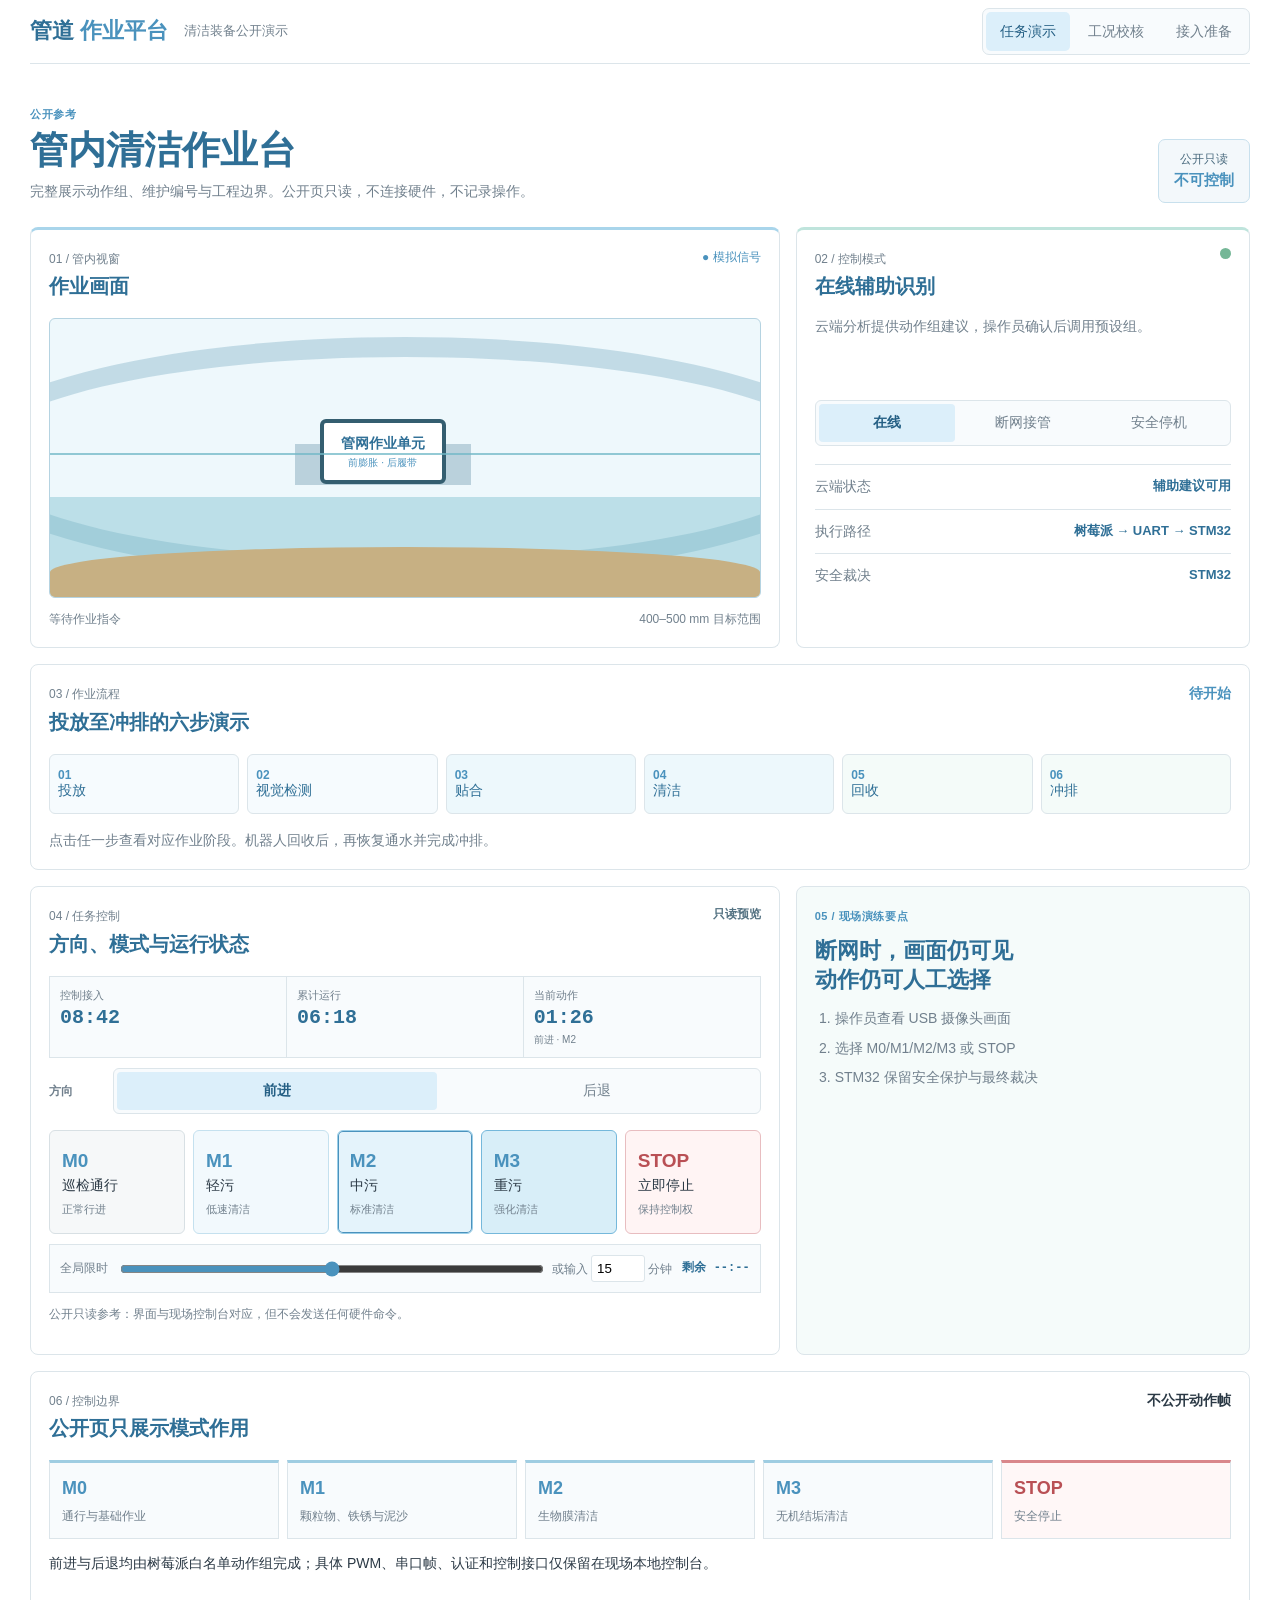
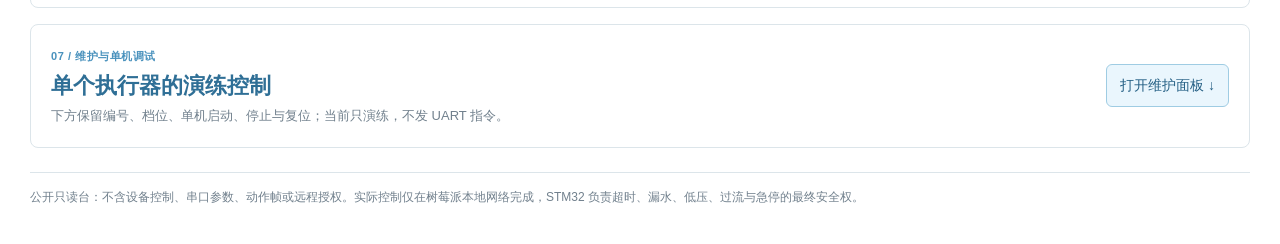
==== commit c85b96d9: "同步只读作业台与本地控制布局" ====
--- a/console/index.html
+++ b/console/index.html
@@ -9,13 +9,13 @@
       <article class="camera card"><div class="card-head"><div><span>01 / 管内视窗</span><h2>作业画面</h2></div><i class="signal">● 模拟信号</i></div><div class="pipe"><div class="waterline"></div><div class="sediment"></div><div class="robot"><b>管网作业单元</b><small>前膨胀 · 后履带</small></div><div class="scan"></div></div><div class="camera-foot"><span id="cameraStatus">等待作业指令</span><span>400–500 mm 目标范围</span></div></article>
       <aside class="control card"><div class="card-head"><div><span>02 / 控制模式</span><h2 id="scenarioTitle">在线辅助识别</h2></div><i class="mode-dot"></i></div><p id="scenarioDesc">云端分析提供动作组建议，操作员确认后调用预设组。</p><div class="segmented"><button data-scenario="online" class="selected">在线</button><button data-scenario="offline">断网接管</button><button data-scenario="stop">安全停机</button></div><div class="status-list"><div><span>云端状态</span><b id="cloudState">辅助建议可用</b></div><div><span>执行路径</span><b id="pathState">树莓派 → UART → STM32</b></div><div><span>安全裁决</span><b>STM32</b></div></div></aside>
     </section>
-    <section class="card process"><div class="card-head"><div><span>03 / 作业流程</span><h2>投放至回收的六步演示</h2></div><b id="stepName">待开始</b></div><div class="steps"><button data-step="0"><em>01</em><span>投放</span></button><button data-step="1"><em>02</em><span>视觉检测</span></button><button data-step="2"><em>03</em><span>贴合</span></button><button data-step="3"><em>04</em><span>清洁</span></button><button data-step="4"><em>05</em><span>回收</span></button><button data-step="5"><em>06</em><span>冲洗</span></button></div><p id="stepDesc">点击任一步，演示对应作业阶段。冲洗步骤默认在机器人回收后执行。</p></section>
-    <section class="bottom-grid"><article class="card actions"><div class="card-head"><div><span>04 / 动作组</span><h2>预设清洁强度</h2></div></div><div class="action-grid"><button data-mode="M0"><b>M0</b><span>巡检通行</span><small>滚刷关闭</small></button><button data-mode="M1"><b>M1</b><span>轻污</span><small>低速清洁</small></button><button data-mode="M2"><b>M2</b><span>中污</span><small>标准清洁</small></button><button data-mode="M3"><b>M3</b><span>重污</span><small>强化清洁</small></button><button data-mode="STOP" class="stop"><b>STOP</b><span>立即停机</span><small>等待排查</small></button></div><p id="actionNote">选择动作组只改变演示状态，不向硬件发送命令。</p></article>
+    <section class="card process"><div class="card-head"><div><span>03 / 作业流程</span><h2>投放至冲排的六步演示</h2></div><b id="stepName">待开始</b></div><div class="steps"><button data-step="0"><em>01</em><span>投放</span></button><button data-step="1"><em>02</em><span>视觉检测</span></button><button data-step="2"><em>03</em><span>贴合</span></button><button data-step="3"><em>04</em><span>清洁</span></button><button data-step="4"><em>05</em><span>回收</span></button><button data-step="5"><em>06</em><span>冲排</span></button></div><p id="stepDesc">点击任一步查看对应作业阶段。机器人回收后，再恢复通水并完成冲排。</p></section>
+    <section class="bottom-grid"><article class="card actions"><div class="card-head"><div><span>04 / 任务控制</span><h2>方向、模式与运行状态</h2></div><b class="readonly-badge">只读预览</b></div><div class="readonly-timing"><div><span>控制接入</span><b>08:42</b></div><div><span>累计运行</span><b>06:18</b></div><div><span>当前动作</span><b>01:26</b><small>前进 · M2</small></div></div><div class="readonly-direction"><span>方向</span><div class="segmented"><button data-direction="forward" class="selected">前进</button><button data-direction="reverse">后退</button></div></div><div class="action-grid"><button data-mode="M0"><b>M0</b><span>巡检通行</span><small>正常行进</small></button><button data-mode="M1"><b>M1</b><span>轻污</span><small>低速清洁</small></button><button data-mode="M2" class="selected"><b>M2</b><span>中污</span><small>标准清洁</small></button><button data-mode="M3"><b>M3</b><span>重污</span><small>强化清洁</small></button><button data-mode="STOP" class="stop"><b>STOP</b><span>立即停止</span><small>保持控制权</small></button></div><div class="readonly-limit"><span>全局限时</span><input type="range" min="0" max="10" value="5" aria-label="只读限时滑块"><label>或输入 <input type="number" value="15" min="1" max="60" aria-label="只读定时分钟"> 分钟</label><b>剩余 --:--</b></div><p id="actionNote">公开只读参考：界面与现场控制台对应，但不会发送任何硬件命令。</p></article>
       <article class="card readiness"><span>05 / 现场演练要点</span><h2>断网时，画面仍可见<br>动作仍可人工选择</h2><ol><li>操作员查看 USB 摄像头画面</li><li>选择 M0/M1/M2/M3 或 STOP</li><li>STM32 保留安全保护与最终裁决</li></ol></article></section>
-    <section class="card mode-table"><div class="card-head"><div><span>06 / 动作组内部参数</span><h2>M0-M3 的已确认 PWM 预设</h2></div><b>只读参数表</b></div><div class="table-wrap"><table><thead><tr><th>模式</th><th>006 左履带</th><th>007 右履带</th><th>001 前刷</th><th>002 后左刷</th><th>003 后右刷</th></tr></thead><tbody><tr><td>M0</td><td>P2000</td><td>P1000</td><td>-</td><td>-</td><td>-</td></tr><tr><td>M1</td><td>P2499</td><td>P0501</td><td>P2000</td><td>P2000</td><td>P1000</td></tr><tr><td>M2</td><td>P2250</td><td>P0750</td><td>P2250</td><td>P2250</td><td>P0750</td></tr><tr><td>M3</td><td>P2000</td><td>P1000</td><td>P2499</td><td>P2499</td><td>P0501</td></tr><tr><td>STOP</td><td>P1500</td><td>P1500</td><td>P1500</td><td>P1500</td><td>P1500</td></tr></tbody></table></div><p class="hint">P1500 为电机停止中值；PWM 有效范围 P0501-P2499。实际 RPM 与 002-007 物理左右待实机低速联调。</p></section>
+    <section class="card mode-table"><div class="card-head"><div><span>06 / 控制边界</span><h2>公开页只展示模式作用</h2></div><b>不公开动作帧</b></div><div class="public-mode-summary"><div><b>M0</b><span>通行与基础作业</span></div><div><b>M1</b><span>颗粒物、铁锈与泥沙</span></div><div><b>M2</b><span>生物膜清洁</span></div><div><b>M3</b><span>无机结垢清洁</span></div><div class="stop"><b>STOP</b><span>安全停止</span></div></div><p class="hint">前进与后退均由树莓派白名单动作组完成；具体 PWM、串口帧、认证和控制接口仅保留在现场本地控制台。</p></section>
     <section class="maintenance"><div class="maintenance-title"><div><span>07 / 维护与单机调试</span><h2>单个执行器的演练控制</h2><p>下方保留编号、档位、单机启动、停止与复位；当前只演练，不发 UART 指令。</p></div><button id="openMaintenance" class="maintenance-open">打开维护面板 ↓</button></div><div id="maintenancePanel" class="maintenance-panel" hidden><div class="maintenance-alert"><b>维护边界</b><span>真实单机控制需 STM32 维护协议、急停和安全回读确认后接入。</span></div><div id="actuatorGrid" class="actuator-grid"></div></div></section>
   </section>
-  <section id="boundary" class="view"><header><div><p class="eyebrow">ENGINEERING GATE / 工况校核</p><h1>从竞赛演示到现场评估</h1><p>核对项服务于封闭模拟验证和试点评估准备，不代表已取得市政准入或饮用水合规。</p></div></header><section class="gate-grid"><article class="card gate-card"><span>当前基础</span><h2>已具备</h2><ul><li>400–500 mm 目标管径；450 mm 样管已有演示</li><li>树莓派 / OpenClaw / UART / STM32 预设动作链路</li><li>云端不可用时人工接管的演练逻辑</li></ul></article><article class="card gate-card pending"><span>现场前核实</span><h2>必须确认</h2><ul><li>阀门隔离、残余压力与停水条件</li><li>排水去向、检修口、牵引通信与应急回收</li><li>水密、漏水、低压、过流、卡滞的实测记录</li></ul></article></section><section class="card checklist"><div class="card-head"><div><span>现场校核表</span><h2>逐项确认后再进入评估</h2></div><b id="gateState">封闭模拟验证准备</b></div><div class="checks"><label><input type="checkbox"> 阀门隔离与残余压力已确认</label><label><input type="checkbox"> 排水与“回收后冲洗”流程已确认</label><label><input type="checkbox"> 牵引通信、检修口与应急回收路径已确认</label><label><input type="checkbox"> 安全保护已按方案完成实测记录</label></div></section></section>
+  <section id="boundary" class="view"><header><div><p class="eyebrow">ENGINEERING GATE / 工况校核</p><h1>从竞赛演示到现场评估</h1><p>核对项服务于封闭模拟验证和试点评估准备，不代表已取得市政准入或饮用水合规。</p></div></header><section class="gate-grid"><article class="card gate-card"><span>当前基础</span><h2>已具备</h2><ul><li>400–500 mm 目标管径；450 mm 样管已有演示</li><li>树莓派 / OpenClaw / UART / STM32 预设动作链路</li><li>云端不可用时人工接管的演练逻辑</li></ul></article><article class="card gate-card pending"><span>现场前核实</span><h2>必须确认</h2><ul><li>阀门隔离、残余压力与停水条件</li><li>排水去向、检修口、牵引通信与应急回收</li><li>水密、漏水、低压、过流、卡滞的实测记录</li></ul></article></section><section class="card checklist"><div class="card-head"><div><span>现场校核表</span><h2>逐项确认后再进入评估</h2></div><b id="gateState">封闭模拟验证准备</b></div><div class="checks"><label><input type="checkbox"> 阀门隔离与残余压力已确认</label><label><input type="checkbox"> 排水与“回收后冲排”流程已确认</label><label><input type="checkbox"> 牵引通信、检修口与应急回收路径已确认</label><label><input type="checkbox"> 安全保护已按方案完成实测记录</label></div></section></section>
   <section id="integration" class="view"><header><div><p class="eyebrow">INTEGRATION GATE / 到货即接入</p><h1>现场接入准备</h1><p>把未知参数留在唯一入口。实体到手后只补真实串口帧、设备节点和回读字段，不重做页面。</p></div><div class="read-only">当前模式<br><b>DRY-RUN</b></div></header>
     <section class="gate-grid"><article class="card integration-card"><span>01 / 控制网关</span><h2>预设动作专用入口</h2><p>浏览器只选择 M0/M1/M2/M3/STOP；后端未来统一转换为 STM32 串口帧。当前仅记录演练命令，不模拟 ACK。</p><div class="gateway-row"><b id="gatewayState">网关：模拟记录</b><button id="dryRunCommand">演练发送 STOP</button></div></article><article class="card integration-card"><span>02 / 控制权</span><h2 id="safetyState">IDLE · 等待接入</h2><p>安全优先级：STOP ＞ 现场人工 ＞ OpenClaw 建议。云端断开时保留人工接管，通信异常不自动继续动作。</p><div class="state-row"><span>当前来源</span><b id="controlSource">未选择</b></div></article></section>
     <section class="card checklist"><div class="card-head"><div><span>03 / 一键自检清单</span><h2>到树莓派后按顺序执行</h2></div><div class="button-row"><button id="runSelfCheck" class="maintenance-open">运行模拟自检</button><a class="script-link" href="scripts/lanjing_x1_preflight.sh" download>下载树莓派脚本</a></div></div><div class="checks integration-checks"><label><input type="checkbox" data-selfcheck="uart"> UART 节点：待现场识别</label><label><input type="checkbox" data-selfcheck="camera"> USB 摄像头：待现场识别</label><label><input type="checkbox" data-selfcheck="config"> 配置文件：已预留</label><label><input type="checkbox" data-selfcheck="service"> 网关服务：已预留</label></div><p id="selfCheckResult" class="hint">未运行。自检结果不能替代硬件联调。</p></section>
--- a/console/tone.css
+++ b/console/tone.css
@@ -1,2 +1,4 @@
 /* 只读作业台：白底、动作等级、维护与危险操作分色 */
 :root{--paper:#fff;--white:#fff;--ink:#2b3945;--muted:#71808d;--blue:#4a92bd;--blue-dark:#2f6f96;--sky:#eaf6fd;--cyan:#e9f7f5;--line:#dce5ea;--amber:#9a741f;--red:#b95055;--green:#398a73}body{background:#fff}nav{background:#fff}.tabs{padding:3px;border:1px solid #dce5ea;border-radius:7px;background:#f8fbfd}.tab{border-radius:5px}.tab.active{background:#dceffa;color:#245f84}.tab:hover,.tab:focus-visible{background:#eef8fd}.card,.maintenance{box-shadow:none;border-color:#dce5ea}.read-only{background:#f3f8fb;border-color:#c8e0ed;color:#496a7e}.dashboard .camera{border-top:3px solid #a9d5eb}.control{border-top:3px solid #bfe4dc}.segmented{background:#f8fbfd}.segmented button.selected{background:#dceffa;color:#245f84}.steps button{background:#fff}.steps button:nth-child(1),.steps button:nth-child(2){background:#f6fbfe}.steps button:nth-child(3),.steps button:nth-child(4){background:#edf8fc}.steps button:nth-child(5),.steps button:nth-child(6){background:#f4fbf9}.action-grid button{box-shadow:none}.action-grid button[data-mode="M0"]{background:#f6f8f9;border-color:#d8e0e4}.action-grid button[data-mode="M1"]{background:#f2f9fd;border-color:#c5e1ef}.action-grid button[data-mode="M2"]{background:#e4f3fb;border-color:#9bcee7}.action-grid button[data-mode="M3"]{background:#d8eef8;border-color:#75b8db}.action-grid button.stop{background:#fff4f4;border-color:#e8bdc0}.action-grid button.stop:hover,.action-grid button.stop:focus-visible{background:#fde8e9}.action-grid button.selected{box-shadow:inset 0 0 0 1px #4a92bd}.maintenance-open,.single-actions button,.button-row button:not(.minor-button),#applyStream{background:#eaf6fd;color:#245f84;border-color:#9fcce3}.maintenance-open:hover,.single-actions button:hover,.button-row button:not(.minor-button):hover,#applyStream:hover{background:#dceffa}.single-actions .minor,.minor-button,.script-link{background:#f6f8f9;color:#556a78;border-color:#d7e0e5}.single-actions .minor:hover,.minor-button:hover,.script-link:hover{background:#edf2f5}.maintenance-alert,.request-panel{background:#fffaf0}.checks label{background:#fff}.checks label:hover{background:#f4fbff}.mode-table th{background:#edf7fc}.pipe{background:#eef8fc}.readiness{background:#f5fbfa}.gate-card.pending{background:#fffaf0}.event-log,.config-panel,.export-panel{background:#fff}
+
+.readonly-badge{color:#557383;font-size:12px}.readonly-timing{display:grid;grid-template-columns:repeat(3,1fr);gap:1px;margin-top:16px;border:1px solid var(--line);background:var(--line)}.readonly-timing div{padding:10px;background:#f8fbfd}.readonly-timing span,.readonly-timing b,.readonly-timing small{display:block}.readonly-timing span{color:var(--muted);font-size:11px}.readonly-timing b{margin-top:3px;color:var(--blue-dark);font:700 20px/1.1 Consolas,monospace}.readonly-timing small{margin-top:3px;color:var(--muted);font-size:10px}.readonly-direction{display:grid;grid-template-columns:56px 1fr;align-items:center;gap:8px;margin-top:10px}.readonly-direction>span{color:var(--muted);font-size:12px;font-weight:700}.readonly-direction .segmented{width:100%}.readonly-limit{display:grid;grid-template-columns:auto minmax(100px,1fr) auto auto;align-items:center;gap:10px;margin-top:10px;padding:10px;border:1px solid var(--line);background:#f8fbfd;color:var(--muted);font-size:12px}.readonly-limit input[type="range"]{width:100%;accent-color:var(--blue)}.readonly-limit input[type="number"]{width:54px;padding:5px;border:1px solid var(--line);border-radius:3px}.readonly-limit b{color:var(--blue-dark);font-family:Consolas,monospace}.public-mode-summary{display:grid;grid-template-columns:repeat(5,1fr);gap:8px;margin-top:16px}.public-mode-summary div{padding:12px;border:1px solid var(--line);border-top:3px solid #9fcde2;background:#f8fbfd}.public-mode-summary b,.public-mode-summary span{display:block}.public-mode-summary b{color:var(--blue);font-size:18px}.public-mode-summary span{margin-top:4px;color:var(--muted);font-size:12px}.public-mode-summary .stop{border-top-color:#d9878b;background:#fff7f7}.public-mode-summary .stop b{color:var(--red)}@media(max-width:760px){.readonly-timing{grid-template-columns:1fr 1fr}.readonly-timing div:last-child{grid-column:1/-1}.readonly-limit{grid-template-columns:1fr}.public-mode-summary{grid-template-columns:1fr 1fr}.public-mode-summary .stop{grid-column:1/-1}.action-grid{grid-template-columns:1fr 1fr}.action-grid .stop{grid-column:1/-1}}
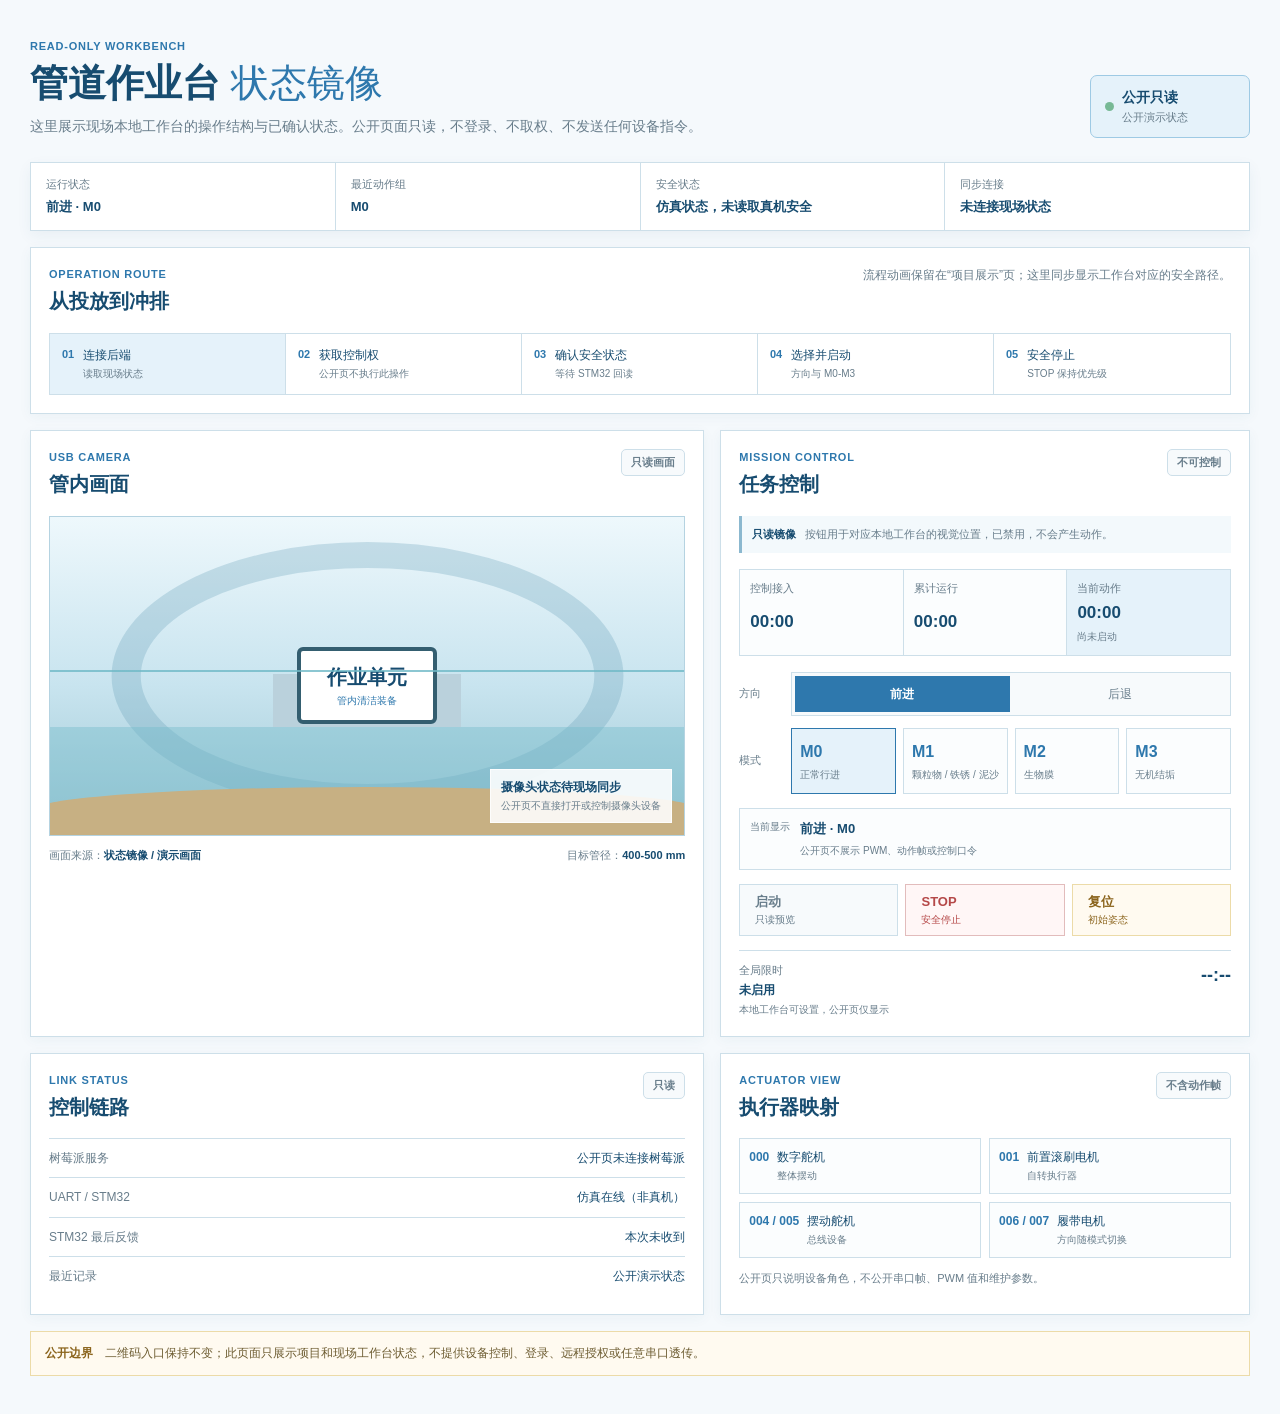
==== commit d958b2a2: "更新公开只读作业台" ====
--- a/console/index.html
+++ b/console/index.html
@@ -1,31 +1,71 @@
 <!doctype html>
 <html lang="zh-CN">
-<head><meta charset="utf-8"><meta name="viewport" content="width=device-width,initial-scale=1"><meta name="theme-color" content="#ffffff"><title>管道作业平台 | 只读作业台</title><link rel="stylesheet" href="styles.css"><link rel="stylesheet" href="integration.css"><link rel="stylesheet" href="tone.css"></head>
-<body><main>
-  <nav><a class="brand" href="../">管道 <strong>作业平台</strong></a><span>清洁装备公开演示</span><div class="tabs"><button class="tab active" data-view="mission">任务演示</button><button class="tab" data-view="boundary">工况校核</button><button class="tab" data-view="integration">接入准备</button></div></nav>
-  <section id="mission" class="view active">
-    <header><div><p class="eyebrow">公开参考</p><h1>管内清洁作业台</h1><p>完整展示动作组、维护编号与工程边界。公开页只读，不连接硬件，不记录操作。</p></div><div class="read-only">公开只读<br><b>不可控制</b></div></header>
+<head>
+  <meta charset="utf-8">
+  <meta name="viewport" content="width=device-width, initial-scale=1, viewport-fit=cover">
+  <meta name="robots" content="noindex">
+  <meta name="state-endpoint" content="">
+  <title>只读作业台 | 管道作业平台</title>
+  <link rel="stylesheet" href="styles.css?v=readonly-r1">
+</head>
+<body>
+  <main class="shell">
+    <header class="masthead">
+      <div>
+        <p class="eyebrow">READ-ONLY WORKBENCH</p>
+        <h1>管道作业台 <span>状态镜像</span></h1>
+        <p class="intro">这里展示现场本地工作台的操作结构与已确认状态。公开页面只读，不登录、不取权、不发送任何设备指令。</p>
+      </div>
+      <div class="read-only-badge"><span class="status-dot"></span><b>公开只读</b><small id="stateSource">公开演示状态</small></div>
+    </header>
+
+    <section class="status-band" aria-label="只读状态摘要">
+      <div><span>运行状态</span><b id="publicRunState">演示待机</b></div>
+      <div><span>最近动作组</span><b id="publicMode">STOP</b></div>
+      <div><span>安全状态</span><b id="publicSafety">只读展示，安全由 STM32 裁决</b></div>
+      <div><span>同步连接</span><b id="publicConnection">未连接现场状态</b></div>
+    </section>
+
+    <section class="workflow" aria-label="作业流程">
+      <div class="section-heading"><div><p class="eyebrow">OPERATION ROUTE</p><h2>从投放到冲排</h2></div><p>流程动画保留在“项目展示”页；这里同步显示工作台对应的安全路径。</p></div>
+      <ol>
+        <li class="active"><b>01</b><span>连接后端<small>读取现场状态</small></span></li>
+        <li><b>02</b><span>获取控制权<small>公开页不执行此操作</small></span></li>
+        <li><b>03</b><span>确认安全状态<small>等待 STM32 回读</small></span></li>
+        <li><b>04</b><span>选择并启动<small>方向与 M0-M3</small></span></li>
+        <li><b>05</b><span>安全停止<small>STOP 保持优先级</small></span></li>
+      </ol>
+    </section>
+
     <section class="dashboard">
-      <article class="camera card"><div class="card-head"><div><span>01 / 管内视窗</span><h2>作业画面</h2></div><i class="signal">● 模拟信号</i></div><div class="pipe"><div class="waterline"></div><div class="sediment"></div><div class="robot"><b>管网作业单元</b><small>前膨胀 · 后履带</small></div><div class="scan"></div></div><div class="camera-foot"><span id="cameraStatus">等待作业指令</span><span>400–500 mm 目标范围</span></div></article>
-      <aside class="control card"><div class="card-head"><div><span>02 / 控制模式</span><h2 id="scenarioTitle">在线辅助识别</h2></div><i class="mode-dot"></i></div><p id="scenarioDesc">云端分析提供动作组建议，操作员确认后调用预设组。</p><div class="segmented"><button data-scenario="online" class="selected">在线</button><button data-scenario="offline">断网接管</button><button data-scenario="stop">安全停机</button></div><div class="status-list"><div><span>云端状态</span><b id="cloudState">辅助建议可用</b></div><div><span>执行路径</span><b id="pathState">树莓派 → UART → STM32</b></div><div><span>安全裁决</span><b>STM32</b></div></div></aside>
+      <article class="card camera-card">
+        <div class="card-heading"><div><p class="eyebrow">USB CAMERA</p><h2>管内画面</h2></div><span class="badge" id="publicCameraBadge">只读画面</span></div>
+        <div class="camera-view" aria-label="公开只读摄像头状态">
+          <div class="pipe-viewport"><span class="scan-line"></span><div class="pipe-ring"></div><div class="pipe-water"></div><div class="pipe-sediment"></div><div class="robot-mark"><b>作业单元</b><small>管内清洁装备</small></div></div>
+          <div class="camera-placeholder"><strong id="publicCamera">摄像头状态待现场同步</strong><small>公开页不直接打开或控制摄像头设备</small></div>
+        </div>
+        <div class="camera-meta"><span>画面来源：<b id="publicCameraSource">状态镜像 / 演示画面</b></span><span>目标管径：<b>400-500 mm</b></span></div>
+      </article>
+
+      <article class="card control-card">
+        <div class="card-heading"><div><p class="eyebrow">MISSION CONTROL</p><h2>任务控制</h2></div><span class="badge neutral">不可控制</span></div>
+        <div class="read-only-note"><b>只读镜像</b><span>按钮用于对应本地工作台的视觉位置，已禁用，不会产生动作。</span></div>
+        <div class="timing-grid" aria-label="运行计时"><div><span>控制接入</span><b id="publicAccessTimer">00:00</b></div><div><span>累计运行</span><b id="publicTotalTimer">00:00</b></div><div class="accent"><span>当前动作</span><b id="publicSegmentTimer">00:00</b><small id="publicSegmentLabel">尚未启动</small></div></div>
+        <div class="control-row"><span>方向</span><div class="segmented"><button type="button" disabled id="publicForward">前进</button><button type="button" disabled id="publicReverse">后退</button></div></div>
+        <div class="control-row mode-row"><span>模式</span><div class="mode-grid"><button type="button" disabled data-public-mode="M0"><b>M0</b><small>正常行进</small></button><button type="button" disabled data-public-mode="M1"><b>M1</b><small>颗粒物 / 铁锈 / 泥沙</small></button><button type="button" disabled data-public-mode="M2"><b>M2</b><small>生物膜</small></button><button type="button" disabled data-public-mode="M3"><b>M3</b><small>无机结垢</small></button></div></div>
+        <div class="prepared"><span>当前显示</span><b id="publicPreparedCommand">前进 · M0</b><small>公开页不展示 PWM、动作帧或控制口令</small></div>
+        <div class="action-row"><button type="button" disabled class="start"><b>启动</b><span>只读预览</span></button><button type="button" disabled class="stop"><b>STOP</b><span>安全停止</span></button><button type="button" disabled class="reset"><b>复位</b><span>初始姿态</span></button></div>
+        <div class="readonly-timer"><div><span>全局限时</span><b id="publicTimerState">未启用</b></div><strong id="publicCountdown">--:--</strong><small>本地工作台可设置，公开页仅显示</small></div>
+      </article>
     </section>
-    <section class="card process"><div class="card-head"><div><span>03 / 作业流程</span><h2>投放至冲排的六步演示</h2></div><b id="stepName">待开始</b></div><div class="steps"><button data-step="0"><em>01</em><span>投放</span></button><button data-step="1"><em>02</em><span>视觉检测</span></button><button data-step="2"><em>03</em><span>贴合</span></button><button data-step="3"><em>04</em><span>清洁</span></button><button data-step="4"><em>05</em><span>回收</span></button><button data-step="5"><em>06</em><span>冲排</span></button></div><p id="stepDesc">点击任一步查看对应作业阶段。机器人回收后，再恢复通水并完成冲排。</p></section>
-    <section class="bottom-grid"><article class="card actions"><div class="card-head"><div><span>04 / 任务控制</span><h2>方向、模式与运行状态</h2></div><b class="readonly-badge">只读预览</b></div><div class="readonly-timing"><div><span>控制接入</span><b>08:42</b></div><div><span>累计运行</span><b>06:18</b></div><div><span>当前动作</span><b>01:26</b><small>前进 · M2</small></div></div><div class="readonly-direction"><span>方向</span><div class="segmented"><button data-direction="forward" class="selected">前进</button><button data-direction="reverse">后退</button></div></div><div class="action-grid"><button data-mode="M0"><b>M0</b><span>巡检通行</span><small>正常行进</small></button><button data-mode="M1"><b>M1</b><span>轻污</span><small>低速清洁</small></button><button data-mode="M2" class="selected"><b>M2</b><span>中污</span><small>标准清洁</small></button><button data-mode="M3"><b>M3</b><span>重污</span><small>强化清洁</small></button><button data-mode="STOP" class="stop"><b>STOP</b><span>立即停止</span><small>保持控制权</small></button></div><div class="readonly-limit"><span>全局限时</span><input type="range" min="0" max="10" value="5" aria-label="只读限时滑块"><label>或输入 <input type="number" value="15" min="1" max="60" aria-label="只读定时分钟"> 分钟</label><b>剩余 --:--</b></div><p id="actionNote">公开只读参考：界面与现场控制台对应，但不会发送任何硬件命令。</p></article>
-      <article class="card readiness"><span>05 / 现场演练要点</span><h2>断网时，画面仍可见<br>动作仍可人工选择</h2><ol><li>操作员查看 USB 摄像头画面</li><li>选择 M0/M1/M2/M3 或 STOP</li><li>STM32 保留安全保护与最终裁决</li></ol></article></section>
-    <section class="card mode-table"><div class="card-head"><div><span>06 / 控制边界</span><h2>公开页只展示模式作用</h2></div><b>不公开动作帧</b></div><div class="public-mode-summary"><div><b>M0</b><span>通行与基础作业</span></div><div><b>M1</b><span>颗粒物、铁锈与泥沙</span></div><div><b>M2</b><span>生物膜清洁</span></div><div><b>M3</b><span>无机结垢清洁</span></div><div class="stop"><b>STOP</b><span>安全停止</span></div></div><p class="hint">前进与后退均由树莓派白名单动作组完成；具体 PWM、串口帧、认证和控制接口仅保留在现场本地控制台。</p></section>
-    <section class="maintenance"><div class="maintenance-title"><div><span>07 / 维护与单机调试</span><h2>单个执行器的演练控制</h2><p>下方保留编号、档位、单机启动、停止与复位；当前只演练，不发 UART 指令。</p></div><button id="openMaintenance" class="maintenance-open">打开维护面板 ↓</button></div><div id="maintenancePanel" class="maintenance-panel" hidden><div class="maintenance-alert"><b>维护边界</b><span>真实单机控制需 STM32 维护协议、急停和安全回读确认后接入。</span></div><div id="actuatorGrid" class="actuator-grid"></div></div></section>
-  </section>
-  <section id="boundary" class="view"><header><div><p class="eyebrow">ENGINEERING GATE / 工况校核</p><h1>从竞赛演示到现场评估</h1><p>核对项服务于封闭模拟验证和试点评估准备，不代表已取得市政准入或饮用水合规。</p></div></header><section class="gate-grid"><article class="card gate-card"><span>当前基础</span><h2>已具备</h2><ul><li>400–500 mm 目标管径；450 mm 样管已有演示</li><li>树莓派 / OpenClaw / UART / STM32 预设动作链路</li><li>云端不可用时人工接管的演练逻辑</li></ul></article><article class="card gate-card pending"><span>现场前核实</span><h2>必须确认</h2><ul><li>阀门隔离、残余压力与停水条件</li><li>排水去向、检修口、牵引通信与应急回收</li><li>水密、漏水、低压、过流、卡滞的实测记录</li></ul></article></section><section class="card checklist"><div class="card-head"><div><span>现场校核表</span><h2>逐项确认后再进入评估</h2></div><b id="gateState">封闭模拟验证准备</b></div><div class="checks"><label><input type="checkbox"> 阀门隔离与残余压力已确认</label><label><input type="checkbox"> 排水与“回收后冲排”流程已确认</label><label><input type="checkbox"> 牵引通信、检修口与应急回收路径已确认</label><label><input type="checkbox"> 安全保护已按方案完成实测记录</label></div></section></section>
-  <section id="integration" class="view"><header><div><p class="eyebrow">INTEGRATION GATE / 到货即接入</p><h1>现场接入准备</h1><p>把未知参数留在唯一入口。实体到手后只补真实串口帧、设备节点和回读字段，不重做页面。</p></div><div class="read-only">当前模式<br><b>DRY-RUN</b></div></header>
-    <section class="gate-grid"><article class="card integration-card"><span>01 / 控制网关</span><h2>预设动作专用入口</h2><p>浏览器只选择 M0/M1/M2/M3/STOP；后端未来统一转换为 STM32 串口帧。当前仅记录演练命令，不模拟 ACK。</p><div class="gateway-row"><b id="gatewayState">网关：模拟记录</b><button id="dryRunCommand">演练发送 STOP</button></div></article><article class="card integration-card"><span>02 / 控制权</span><h2 id="safetyState">IDLE · 等待接入</h2><p>安全优先级：STOP ＞ 现场人工 ＞ OpenClaw 建议。云端断开时保留人工接管，通信异常不自动继续动作。</p><div class="state-row"><span>当前来源</span><b id="controlSource">未选择</b></div></article></section>
-    <section class="card checklist"><div class="card-head"><div><span>03 / 一键自检清单</span><h2>到树莓派后按顺序执行</h2></div><div class="button-row"><button id="runSelfCheck" class="maintenance-open">运行模拟自检</button><a class="script-link" href="scripts/lanjing_x1_preflight.sh" download>下载树莓派脚本</a></div></div><div class="checks integration-checks"><label><input type="checkbox" data-selfcheck="uart"> UART 节点：待现场识别</label><label><input type="checkbox" data-selfcheck="camera"> USB 摄像头：待现场识别</label><label><input type="checkbox" data-selfcheck="config"> 配置文件：已预留</label><label><input type="checkbox" data-selfcheck="service"> 网关服务：已预留</label></div><p id="selfCheckResult" class="hint">未运行。自检结果不能替代硬件联调。</p></section>
-    <section class="card event-log"><div class="card-head"><div><span>04 / 事件记录</span><h2>未来现场证据入口</h2></div><button id="clearEventLog" class="minor-button">清空演练记录</button></div><div id="eventLog" class="log-list"><p>暂无记录。现场接入后可扩展 TX/RX、回读状态和视频时间戳。</p></div></section>
-    <section class="integration-grid">
-      <article class="card video-adapter"><div class="card-head"><div><span>05 / 视频接入</span><h2>真实画面可插拔入口</h2></div><b id="videoState">未接入</b></div><div id="videoFrame" class="video-frame"><div><strong>等待真实视频源</strong><span>支持现场填入 HTTP/HTTPS MJPEG 图像流地址</span></div></div><label class="field-label">视频流地址<input id="streamUrl" type="url" placeholder="例如：http://树莓派地址:端口/stream"></label><div class="button-row"><button id="applyStream">应用视频源</button><button id="disconnectStream" class="minor-button">断开</button></div><p class="hint">当前不接入 RTSP；树莓派现场可将 USB 摄像头转换为 MJPEG 后填入。未接通前不显示为在线画面。</p></article>
-      <article class="card performance-panel"><div class="card-head"><div><span>06 / 性能与链路</span><h2>只展示可确认状态</h2></div><b>实时参数待接入</b></div><div class="metric-list"><div><span>控制链路</span><b class="ok">已验证：OpenClaw → Pi → UART → STM32</b></div><div><span>云端不可用</span><b class="ok">已具备：人工选择动作组</b></div><div><span>视频画面</span><b id="metricVideo" class="pending">待接入</b></div><div><span>串口 ACK / 状态回读</span><b class="pending">待实机确认</b></div><div><span>RPM / 左右方向</span><b class="pending">待实机低速联调</b></div><div><span>漏水、电压、电流</span><b class="pending">待传感器与协议回读</b></div></div></article>
+
+    <section class="status-grid">
+      <article class="card status-card"><div class="card-heading"><div><p class="eyebrow">LINK STATUS</p><h2>控制链路</h2></div><span class="badge neutral">只读</span></div><dl><div><dt>树莓派服务</dt><dd id="publicService">公开页未连接</dd></div><div><dt>UART / STM32</dt><dd id="publicLink">状态待同步</dd></div><div><dt>STM32 最后反馈</dt><dd id="publicFeedback">本次未收到</dd></div><div><dt>最近记录</dt><dd id="publicEvent">公开演示状态</dd></div></dl></article>
+      <article class="card status-card"><div class="card-heading"><div><p class="eyebrow">ACTUATOR VIEW</p><h2>执行器映射</h2></div><span class="badge neutral">不含动作帧</span></div><div class="actuator-list"><div><b>000</b><span>数字舵机</span><small>整体摆动</small></div><div><b>001</b><span>前置滚刷电机</span><small>自转执行器</small></div><div><b>004 / 005</b><span>摆动舵机</span><small>总线设备</small></div><div><b>006 / 007</b><span>履带电机</span><small>方向随模式切换</small></div></div><p class="status-foot">公开页只说明设备角色，不公开串口帧、PWM 值和维护参数。</p></article>
     </section>
-    <section class="card config-panel"><div class="card-head"><div><span>07 / 现场参数入口</span><h2>配置保存于本浏览器</h2></div><button id="saveConfig" class="maintenance-open">保存演练配置</button></div><div class="config-grid"><label>UART 节点<input id="cfgUart" placeholder="待现场识别"></label><label>串口参数<input id="cfgSerial" placeholder="待现场确认"></label><label>摄像头设备<input id="cfgCamera" placeholder="待现场识别"></label><label>动作组帧<input id="cfgFrames" placeholder="待 STM32 源码确认"></label></div><p id="configResult" class="hint">此处只保存待确认信息，不会向设备写入配置或发送控制命令。</p></section>
-    <section class="card export-panel"><div class="card-head"><div><span>08 / 证据导出</span><h2>导出本次网页演练记录</h2></div><div class="button-row"><button id="exportCsv" class="minor-button">导出 CSV</button><button id="exportJson" class="minor-button">导出 JSON</button></div></div><p class="hint">导出内容是浏览器演练操作记录，不能替代清洁实验、密封实验或市政作业数据。</p></section>
-  </section>
-  <footer>公开只读台：不含设备控制、串口参数、动作帧或远程授权。实际控制仅在树莓派本地网络完成，STM32 负责超时、漏水、低压、过流与急停的最终安全权。</footer>
-</main><script src="app.js?v=nav1"></script><script src="integration.js?v=nav1"></script><script src="readonly.js?v=nav1"></script></body></html>
+
+    <section class="public-boundary"><b>公开边界</b><span>二维码入口保持不变；此页面只展示项目和现场工作台状态，不提供设备控制、登录、远程授权或任意串口透传。</span></section>
+  </main>
+  <script src="app.js?v=readonly-r1"></script>
+</body>
+</html>
--- a/console/styles.css
+++ b/console/styles.css
@@ -1 +1 @@
-:root{--paper:#f5f9fc;--white:#fff;--ink:#172b3b;--muted:#687d8b;--blue:#2e78ad;--blue-dark:#174c70;--sky:#e5f2fa;--cyan:#dff4f4;--line:#cddfe9;--amber:#8b641c;--red:#b54848;--green:#19725b}*{box-sizing:border-box}body{margin:0;background:var(--paper);color:var(--ink);font:14px/1.55 "Microsoft YaHei",Arial,sans-serif}main{max-width:1280px;margin:auto;padding:0 30px 38px}nav{min-height:64px;display:flex;align-items:center;gap:16px;border-bottom:1px solid var(--line);background:rgba(255,255,255,.9)}.brand{font-size:22px;font-weight:700;color:var(--blue-dark);text-decoration:none}.brand strong{color:var(--blue)}nav>span{color:var(--muted);font-size:13px}.tabs{display:flex;gap:4px;margin-left:auto}.tab{border:1px solid transparent;border-radius:6px;background:transparent;color:var(--muted);padding:8px 13px;cursor:pointer;font:inherit}.tab:hover,.tab:focus-visible{background:var(--sky);color:var(--blue-dark);outline:2px solid #abd7ec;outline-offset:1px}.tab.active{background:var(--blue);color:#fff}.view{display:none}.view.active{display:block}header{display:flex;justify-content:space-between;align-items:end;gap:18px;padding:42px 0 24px}header h1{font-size:38px;line-height:1.18;margin:5px 0 8px;color:var(--blue-dark)}header p:not(.eyebrow){color:var(--muted);margin:0;max-width:720px}.eyebrow,.card>span{color:var(--blue);font-weight:700;font-size:11px;letter-spacing:.05em;margin:0}.read-only{border:1px solid #9ecae4;border-radius:7px;background:var(--sky);padding:10px 15px;color:var(--blue-dark);text-align:center;font-size:12px}.read-only b{color:var(--blue);font-size:15px}.card{background:var(--white);border:1px solid var(--line);border-radius:8px;padding:18px;box-shadow:0 3px 12px rgba(41,89,112,.05)}.dashboard{display:grid;grid-template-columns:1.65fr 1fr;gap:16px}.card-head{display:flex;align-items:start;justify-content:space-between;gap:12px}.card-head span{color:var(--muted);font-size:12px}.card-head h2{color:var(--blue-dark);margin:2px 0 0;font-size:20px}.signal{font-style:normal;color:var(--blue);font-size:12px}.pipe{height:280px;margin:16px 0 0;position:relative;overflow:hidden;border-radius:6px;border:1px solid #b5d3e1;background:linear-gradient(180deg,#eef8fc,#c8e4ef 50%,#9ec7d4)}.pipe:before{content:"";position:absolute;inset:18px;border:20px solid rgba(93,153,178,.3);border-radius:50%;transform:scale(1.35,1)}.waterline{position:absolute;bottom:0;width:100%;height:36%;background:#70b9c766}.sediment{position:absolute;bottom:0;width:100%;height:18%;background:#c7b083;border-radius:50% 50% 0 0}.robot{position:absolute;left:38%;top:100px;background:#fff;border:4px solid #345e70;border-radius:6px;padding:10px 17px;color:var(--blue-dark);text-align:center;box-shadow:-37px 13px 0 -12px #bad1dc,37px 13px 0 -12px #bad1dc}.robot small{display:block;color:var(--blue);font-size:10px}.scan{position:absolute;left:0;right:0;height:2px;background:#70b9c7;top:48%;opacity:.75}.camera-foot{display:flex;justify-content:space-between;color:var(--muted);font-size:12px;margin-top:12px}.control p{color:var(--muted);min-height:70px}.mode-dot{width:11px;height:11px;border-radius:50%;background:#75b797}.segmented{display:flex;border:1px solid var(--line);padding:3px;border-radius:6px;background:var(--paper)}.segmented button{flex:1;background:transparent;color:var(--muted);border:0;border-radius:4px;padding:8px 3px;cursor:pointer;font:inherit}.segmented button:hover,.segmented button:focus-visible{background:var(--sky);outline:2px solid #abd7ec;outline-offset:1px}.segmented button.selected{color:#fff;background:var(--blue);font-weight:700}.status-list{margin-top:18px}.status-list div{display:flex;justify-content:space-between;padding:11px 0;border-top:1px solid var(--line);gap:12px}.status-list span{color:var(--muted)}.status-list b{font-size:13px;text-align:right;color:var(--blue-dark)}.process{margin-top:16px}.process>.card-head>b{color:var(--blue)}.steps{display:grid;grid-template-columns:repeat(6,1fr);gap:8px;margin:16px 0}.steps button{padding:13px 8px;background:var(--white);border:1px solid var(--line);color:var(--ink);cursor:pointer;text-align:left;border-radius:6px}.steps button:hover,.steps button:focus-visible{background:var(--sky);outline:2px solid #abd7ec;outline-offset:1px}.steps em{display:block;font-style:normal;color:var(--blue);font-weight:bold;font-size:12px}.steps span{font-size:14px;color:var(--blue-dark)}.steps button.selected{background:var(--sky);border-color:#76b1cf}.process p{color:var(--muted);margin:0}.bottom-grid,.gate-grid{display:grid;grid-template-columns:1.65fr 1fr;gap:16px;margin-top:16px}.action-grid{display:grid;grid-template-columns:repeat(5,1fr);gap:8px;margin-top:16px}.action-grid button{min-height:104px;background:var(--white);border:1px solid var(--line);color:var(--ink);cursor:pointer;text-align:left;padding:12px;border-radius:6px;font:inherit}.action-grid button:hover,.action-grid button:focus-visible{background:var(--sky);border-color:#76b1cf;outline:2px solid #abd7ec;outline-offset:1px}.action-grid button b{font-size:19px;color:var(--blue);display:block}.action-grid button span,.action-grid button small{display:block}.action-grid button small{color:var(--muted);font-size:11px;margin-top:4px}.action-grid button.selected{border-color:var(--blue);background:var(--sky)}.action-grid button.stop{border-color:#dfb3b3}.action-grid button.stop b{color:var(--red)}.actions p{color:var(--muted);font-size:12px}.readiness{background:#eef7fb}.readiness h2{font-size:22px;line-height:1.3;margin:10px 0;color:var(--blue-dark)}.readiness ol{margin:14px 0 0;padding-left:20px;color:var(--muted)}.readiness li{margin:8px 0}.gate-card h2{font-size:27px;margin:4px 0 14px;color:var(--blue-dark)}.gate-card ul{margin:0;padding-left:20px;color:var(--muted)}.gate-card li{margin:10px 0}.gate-card.pending{background:#fffaf0;border-color:#ecdba8}.checklist{margin-top:16px}.checks{display:grid;grid-template-columns:1fr 1fr;gap:10px;margin-top:16px}.checks label{padding:13px;background:var(--white);border:1px solid var(--line);display:flex;gap:9px;color:var(--blue-dark)}.checks label:hover{background:var(--sky)}.checks input{accent-color:var(--blue)}.mode-table,.maintenance{margin-top:16px}.table-wrap{overflow:auto;margin:16px 0 10px}.mode-table table{border-collapse:collapse;width:100%;min-width:680px;font-size:13px}.mode-table th,.mode-table td{border:1px solid var(--line);padding:9px;text-align:center}.mode-table th{color:var(--blue-dark);background:var(--sky)}.mode-table td:first-child{font-weight:bold;color:var(--blue)}.maintenance{border:1px solid var(--line);border-radius:8px;background:var(--white)}.maintenance-title{padding:20px;display:flex;justify-content:space-between;align-items:center;gap:16px}.maintenance-title>div>span{color:var(--blue);font-weight:700;font-size:11px;letter-spacing:.05em}.maintenance-title h2{margin:3px 0;font-size:22px;color:var(--blue-dark)}.maintenance-title p{margin:0;color:var(--muted);font-size:13px}.maintenance-open{border:1px solid var(--blue);border-radius:6px;background:var(--white);color:var(--blue-dark);padding:10px 13px;cursor:pointer;white-space:nowrap;font:inherit}.maintenance-open:hover,.maintenance-open:focus-visible{background:var(--sky);outline:2px solid #abd7ec;outline-offset:1px}.maintenance-panel{border-top:1px solid var(--line);padding:18px}.maintenance-alert{background:#fffaf0;border:1px solid #ecdba8;border-radius:6px;padding:12px;display:flex;gap:12px;color:#6e5d32;font-size:13px}.maintenance-alert b{white-space:nowrap;color:var(--amber)}.actuator-grid{display:grid;grid-template-columns:repeat(4,1fr);gap:10px;margin-top:14px}.actuator{border:1px solid var(--line);background:#fbfdfe;padding:13px;border-radius:6px}.actuator-head{display:flex;align-items:center;gap:6px}.actuator-head>b{color:var(--blue);font-size:17px}.tag{font-size:11px;padding:2px 5px;border-radius:3px}.servo{background:var(--sky);color:var(--blue-dark)}.motor{background:#fff2d5;color:#7d5a18}.actuator-head i{font-style:normal;font-size:10px;color:var(--amber);margin-left:auto}.actuator h3{font-size:15px;margin:10px 0 2px;color:var(--blue-dark)}.actuator p{font-size:12px;color:var(--muted);margin:0 0 10px}.actuator label{font-size:11px;color:var(--muted);display:grid;gap:4px}.actuator select{background:#fff;border:1px solid var(--line);color:var(--ink);padding:7px;border-radius:4px;width:100%;font:inherit}.single-actions{display:flex;gap:5px;margin-top:10px}.single-actions button{flex:1;background:var(--blue);color:#fff;border:1px solid var(--blue-dark);padding:6px 3px;border-radius:4px;cursor:pointer;font-size:11px}.single-actions button:hover,.single-actions button:focus-visible{background:var(--blue-dark);outline:2px solid #abd7ec;outline-offset:1px}.single-actions .minor{background:var(--white);color:var(--blue-dark);border-color:var(--line)}.single-actions .minor:hover{background:var(--sky)}.actuator>small{display:block;margin-top:9px;color:var(--muted);font-size:11px;min-height:30px}.request-panel{margin-top:16px;padding:14px;border:1px solid #ecdba8;border-radius:6px;background:#fffaf0;color:#6e5d32}.request-panel h3{color:var(--blue-dark)}footer{color:var(--muted);font-size:12px;border-top:1px solid var(--line);margin-top:24px;padding-top:15px}@media(max-width:900px){.actuator-grid{grid-template-columns:repeat(2,1fr)}}@media(max-width:760px){main{padding:0 16px 32px}.dashboard,.bottom-grid,.gate-grid,.checks{grid-template-columns:1fr}header{padding:29px 0 20px;align-items:start;flex-direction:column}header h1{font-size:30px}.pipe{height:220px}.steps{grid-template-columns:repeat(3,1fr)}.action-grid{grid-template-columns:repeat(3,1fr)}nav{gap:8px;flex-wrap:wrap;padding:7px 0}nav>span{font-size:12px}.tabs{margin-left:0}.tab{padding:8px 7px}.maintenance-title{align-items:flex-start;flex-direction:column}.maintenance-open{width:100%}.actuator-grid{grid-template-columns:1fr}.maintenance-alert{display:block}.maintenance-alert span{display:block;margin-top:5px}}
+:root{--paper:#f5f9fc;--white:#fff;--ink:#172b3b;--muted:#687d8b;--blue:#2e78ad;--blue-dark:#174c70;--sky:#e5f2fa;--line:#cddfe9;--amber:#8b641c;--red:#b54848}*{box-sizing:border-box}body{margin:0;background:var(--paper);color:var(--ink);font:14px/1.55 "Microsoft YaHei",Arial,sans-serif}.shell{max-width:1280px;margin:auto;padding:0 30px 38px}.masthead{display:flex;justify-content:space-between;align-items:end;gap:24px;padding:38px 0 24px}.eyebrow{margin:0;color:var(--blue);font-size:11px;font-weight:700;letter-spacing:.07em}.masthead h1{margin:6px 0 10px;color:var(--blue-dark);font-size:38px;line-height:1.18}.masthead h1 span{color:var(--blue);font-weight:400}.intro{max-width:720px;margin:0;color:var(--muted)}.read-only-badge{display:grid;grid-template-columns:auto 1fr;column-gap:8px;align-items:center;min-width:160px;padding:11px 14px;border:1px solid #9ecae4;border-radius:7px;background:var(--sky);color:var(--blue-dark)}.status-dot{width:9px;height:9px;border-radius:50%;background:#77b995;grid-row:span 2}.read-only-badge b{font-size:14px}.read-only-badge small{color:var(--muted);font-size:11px}.status-band{display:grid;grid-template-columns:repeat(4,1fr);gap:1px;margin-bottom:16px;border:1px solid var(--line);background:var(--line);box-shadow:0 5px 14px rgba(41,89,112,.06)}.status-band>div{display:grid;gap:4px;padding:13px 15px;background:var(--white)}.status-band span,.timing-grid span,.control-row>span,.readonly-timer span{color:var(--muted);font-size:11px}.status-band b{color:var(--blue-dark);font-size:13px}.workflow,.card{border:1px solid var(--line);background:var(--white);box-shadow:0 3px 12px rgba(41,89,112,.05)}.workflow{padding:18px;margin-bottom:16px}.section-heading,.card-heading{display:flex;align-items:start;justify-content:space-between;gap:18px}.section-heading h2,.card-heading h2{margin:3px 0 0;color:var(--blue-dark);font-size:20px}.section-heading>p{max-width:380px;margin:0;color:var(--muted);font-size:12px;text-align:right}.workflow ol{display:grid;grid-template-columns:repeat(5,1fr);gap:0;margin:16px 0 0;padding:0;list-style:none;border:1px solid var(--line)}.workflow li{display:flex;gap:9px;padding:12px;border-right:1px solid var(--line);color:var(--blue-dark)}.workflow li:last-child{border-right:0}.workflow li.active{background:var(--sky)}.workflow li>b{color:var(--blue);font-size:11px}.workflow li span{font-size:12px}.workflow li small{display:block;margin-top:2px;color:var(--muted);font-size:10px}.dashboard,.status-grid{display:grid;grid-template-columns:1.12fr .88fr;gap:16px}.card{padding:18px}.badge{display:inline-flex;align-items:center;min-height:25px;padding:4px 9px;border:1px solid #9bc7dc;border-radius:5px;background:var(--sky);color:var(--blue-dark);font-size:11px;font-weight:700}.badge.neutral{border-color:var(--line);background:#f7fafc;color:var(--muted)}.camera-view{position:relative;min-height:320px;margin-top:16px;overflow:hidden;border:1px solid #b5d3e1;background:#eef8fc}.pipe-viewport{position:absolute;inset:0;overflow:hidden;background:linear-gradient(180deg,#eef8fc,#c8e4ef 53%,#9ec7d4)}.pipe-ring{position:absolute;inset:25px 14%;border:26px solid rgba(93,153,178,.27);border-radius:50%;transform:scale(1.12,1)}.pipe-water{position:absolute;right:0;bottom:0;left:0;height:34%;background:#70b9c766}.pipe-sediment{position:absolute;right:-3%;bottom:0;left:-3%;height:15%;border-radius:50% 50% 0 0;background:#c7b083}.robot-mark{position:absolute;top:41%;left:39%;display:grid;min-width:140px;padding:11px 17px;border:4px solid #345e70;border-radius:6px;background:#fff;color:var(--blue-dark);text-align:center;box-shadow:-36px 15px 0 -12px #bad1dc,36px 15px 0 -12px #bad1dc}.robot-mark b{font-size:20px}.robot-mark small{color:var(--blue);font-size:10px}.scan-line{position:absolute;z-index:2;top:48%;right:0;left:0;height:2px;background:#70b9c7;opacity:.8}.camera-placeholder{position:absolute;right:12px;bottom:12px;z-index:3;display:grid;gap:2px;padding:8px 10px;border:1px solid rgba(255,255,255,.8);background:rgba(255,255,255,.88);color:var(--blue-dark);font-size:12px}.camera-placeholder small{color:var(--muted);font-size:10px}.camera-meta{display:flex;justify-content:space-between;gap:12px;flex-wrap:wrap;margin-top:11px;color:var(--muted);font-size:11px}.camera-meta b{color:var(--blue-dark)}.read-only-note{display:flex;gap:9px;margin-top:16px;padding:10px;border-left:3px solid #8bb8cf;background:#f3f9fc;color:var(--muted);font-size:11px}.read-only-note b{color:var(--blue-dark);white-space:nowrap}.timing-grid{display:grid;grid-template-columns:repeat(3,1fr);gap:1px;margin:16px 0;background:var(--line);border:1px solid var(--line)}.timing-grid>div{display:grid;gap:3px;padding:10px;background:#fbfdfe}.timing-grid b{color:var(--blue-dark);font-size:17px}.timing-grid small{color:var(--muted);font-size:10px}.timing-grid .accent{background:var(--sky)}.control-row{display:grid;grid-template-columns:42px 1fr;align-items:center;gap:10px;margin-top:12px}.segmented{display:grid;grid-template-columns:1fr 1fr;gap:3px;padding:3px;border:1px solid var(--line);background:#f7fafc}.segmented button{min-height:36px;border:0;background:transparent;color:var(--muted);font:inherit;font-size:12px}.segmented button.selected{background:var(--blue);color:#fff;font-weight:700}.mode-grid{display:grid;grid-template-columns:repeat(4,1fr);gap:7px}.mode-grid button{min-height:66px;padding:8px;border:1px solid var(--line);background:#fbfdfe;color:var(--ink);text-align:left;font:inherit}.mode-grid button.selected{border-color:var(--blue);background:var(--sky)}.mode-grid button b{display:block;color:var(--blue);font-size:16px}.mode-grid button small{display:block;margin-top:3px;color:var(--muted);font-size:10px;line-height:1.3}.prepared{display:grid;grid-template-columns:auto 1fr;gap:4px 10px;margin-top:14px;padding:10px;border:1px solid var(--line);background:#fbfdfe}.prepared span,.prepared small{color:var(--muted);font-size:10px}.prepared b{color:var(--blue-dark);font-size:13px}.prepared small{grid-column:2}.action-row{display:grid;grid-template-columns:1fr 1fr 1fr;gap:7px;margin-top:14px}.action-row button{min-height:52px;border:1px solid var(--line);background:#f7fafc;color:var(--muted);text-align:left;font:inherit}.action-row button b,.action-row button span{display:block;padding:0 9px}.action-row button b{font-size:13px}.action-row button span{font-size:10px}.action-row .stop{border-color:#e2bcbc;background:#fff6f6;color:var(--red)}.action-row .reset{background:#fffaf0;border-color:#ecdba8;color:var(--amber)}.readonly-timer{display:grid;grid-template-columns:1fr auto;gap:3px 10px;margin-top:14px;padding-top:11px;border-top:1px solid var(--line)}.readonly-timer div{display:grid;gap:2px}.readonly-timer b{color:var(--blue-dark);font-size:12px}.readonly-timer strong{color:var(--blue-dark);font-size:18px}.readonly-timer small{grid-column:1 / -1;color:var(--muted);font-size:10px}.status-grid{margin-top:16px}.status-card dl{margin:15px 0 0}.status-card dl div{display:flex;justify-content:space-between;gap:12px;padding:10px 0;border-top:1px solid var(--line)}.status-card dt{color:var(--muted);font-size:12px}.status-card dd{margin:0;color:var(--blue-dark);font-size:12px;text-align:right}.actuator-list{display:grid;grid-template-columns:repeat(2,1fr);gap:8px;margin-top:15px}.actuator-list div{display:grid;grid-template-columns:auto 1fr;gap:2px 8px;padding:9px;border:1px solid var(--line);background:#fbfdfe}.actuator-list b{grid-row:span 2;color:var(--blue);font-size:12px}.actuator-list span{color:var(--blue-dark);font-size:12px}.actuator-list small{color:var(--muted);font-size:10px}.status-foot{margin:12px 0 0;color:var(--muted);font-size:11px}.public-boundary{display:flex;gap:12px;align-items:center;margin-top:16px;padding:12px 14px;border:1px solid #ecdba8;background:#fffaf0;color:#6e5d32;font-size:12px}.public-boundary b{white-space:nowrap;color:var(--amber)}button:disabled{cursor:default;opacity:1}@media(max-width:900px){.dashboard,.status-grid{grid-template-columns:1fr}.workflow ol{grid-template-columns:repeat(3,1fr)}.workflow li:nth-child(3){border-right:0}}@media(max-width:680px){.shell{padding:0 12px 28px}.masthead{display:block;padding:28px 0 18px}.masthead h1{font-size:30px}.read-only-badge{margin-top:16px;width:max-content}.status-band{grid-template-columns:1fr 1fr}.status-band>div{min-width:0}.status-band b{font-size:12px}.workflow{padding:14px}.section-heading{display:block}.section-heading>p{margin-top:6px;text-align:left}.workflow ol{grid-template-columns:1fr 1fr}.workflow li{border-right:1px solid var(--line);border-bottom:1px solid var(--line)}.workflow li:nth-child(2n){border-right:0}.workflow li:last-child{grid-column:span 2;border-bottom:0}.card{padding:14px}.camera-view{min-height:245px}.robot-mark{left:31%;min-width:120px}.mode-grid{grid-template-columns:1fr 1fr}.action-row{grid-template-columns:1fr}.action-row button{min-height:44px}.public-boundary{display:block}.public-boundary b{display:block;margin-bottom:4px}.timing-grid b{font-size:15px}}
